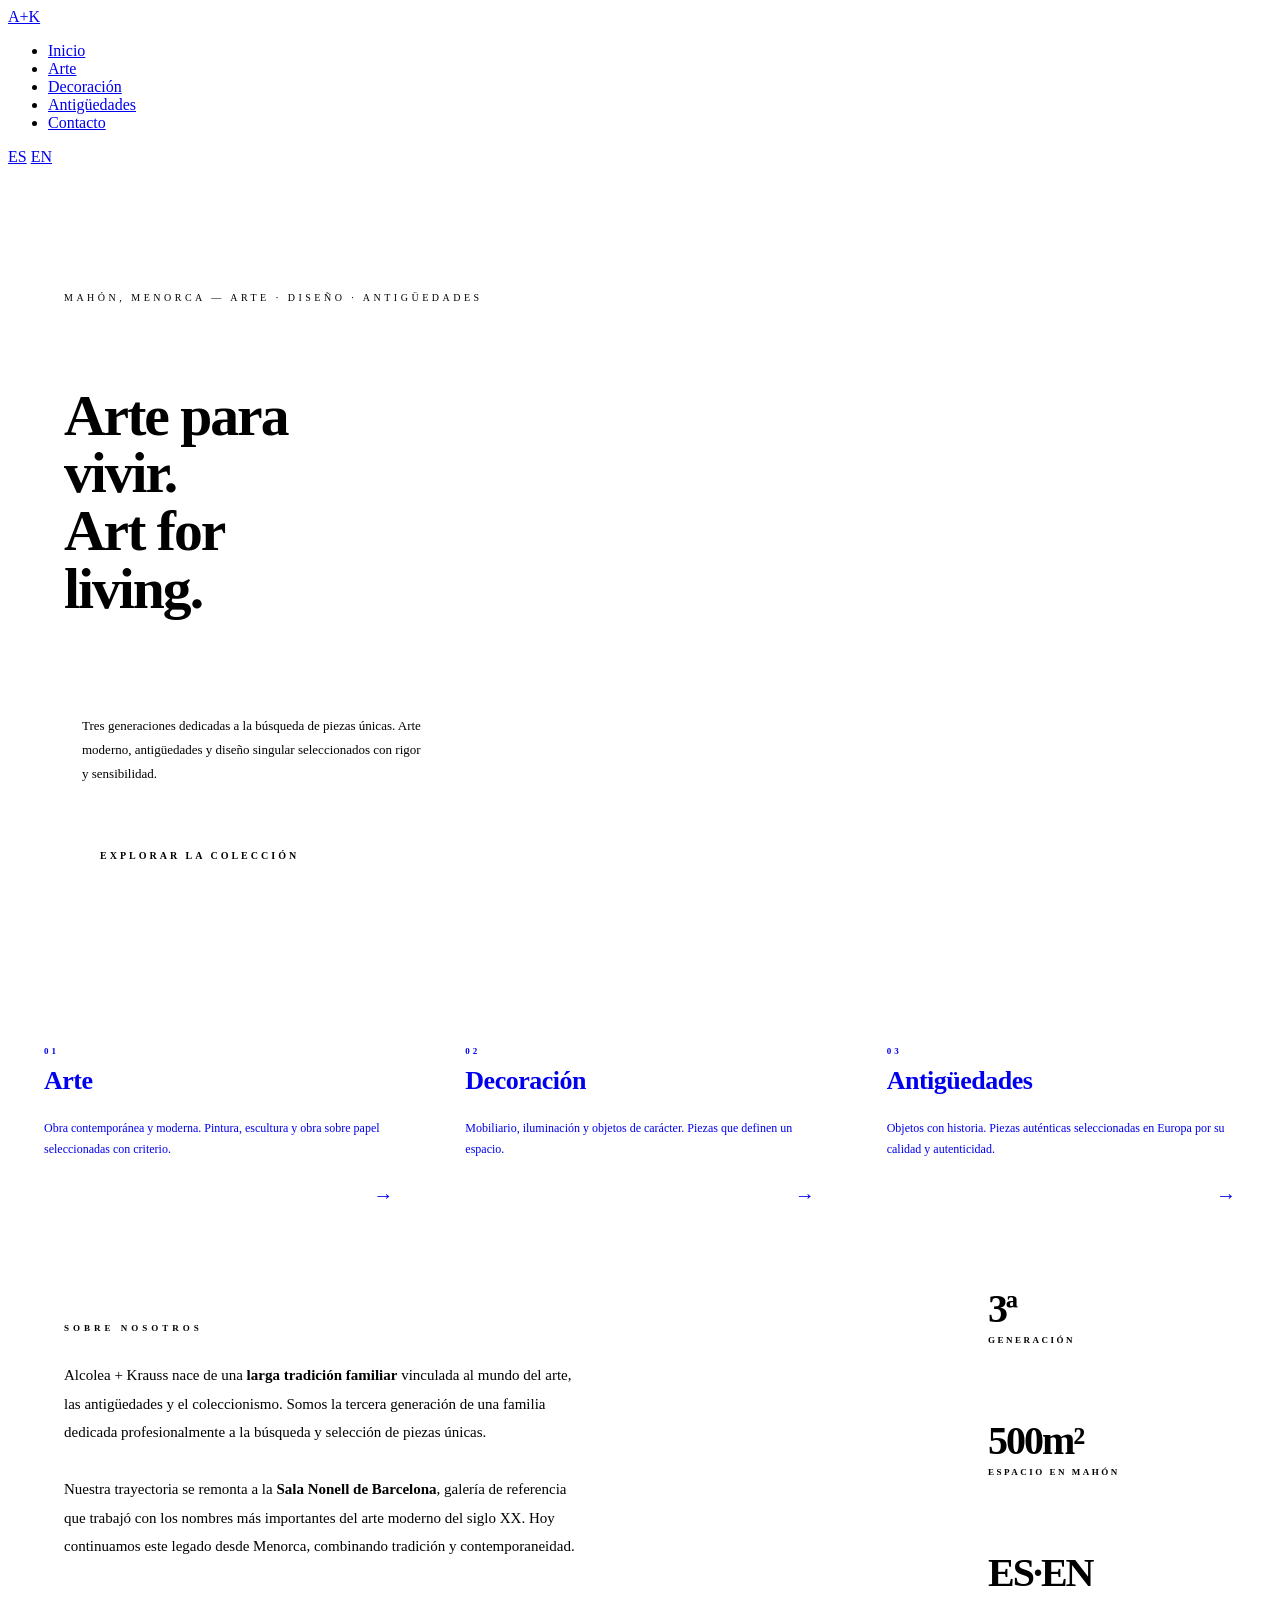
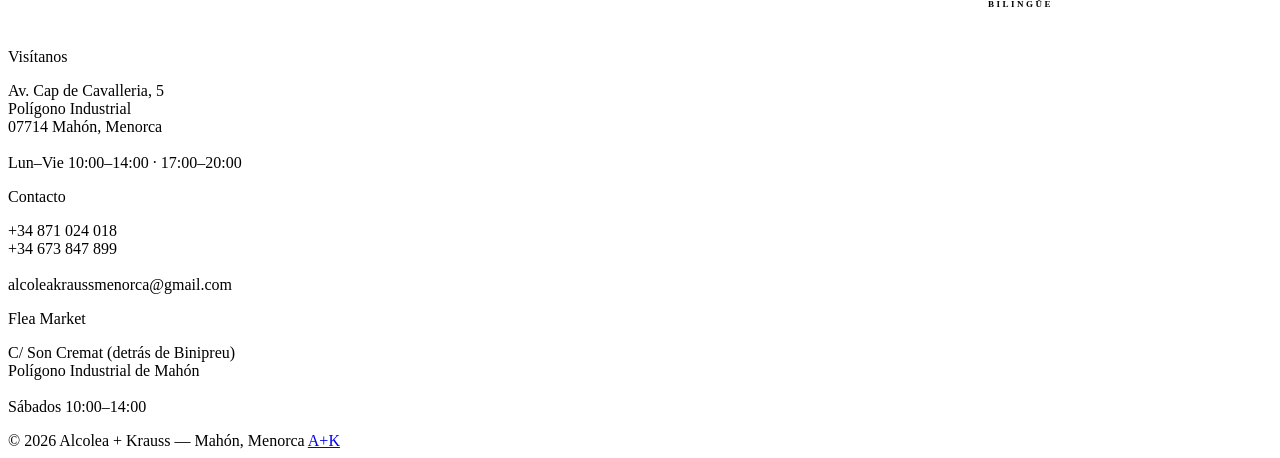
==== index.html @ 7b6288f3 "Add files via upload" ====
<!DOCTYPE html>
<html lang="es">
<head>
<meta charset="UTF-8">
<meta name="viewport" content="width=device-width, initial-scale=1.0">
<title>Alcolea + Krauss — Arte, Antigüedades y Diseño · Mahón, Menorca</title>
<meta name="description" content="Galería y concept store en Mahón, Menorca. Arte moderno, antigüedades y diseño singular seleccionados con rigor y sensibilidad. Tres generaciones dedicadas al arte y el coleccionismo.">
<link rel="stylesheet" href="../css/style.css">
<style>
.hero { display: grid; grid-template-columns: 1fr 1fr; min-height: calc(100vh - 64px); border-bottom: 2px solid var(--black); }
.hero-left { padding: 72px 56px; display: flex; flex-direction: column; justify-content: center; align-items: flex-start; border-right: 2px solid var(--black); gap: 36px; }
.hero-eyebrow { font-size: 10px; letter-spacing: 3.5px; text-transform: uppercase; color: var(--burgundy); font-weight: 500; }
.hero-tagline { font-size: clamp(36px, 4.5vw, 58px); font-weight: 900; line-height: 1; letter-spacing: -2px; color: var(--black); }
.hero-tagline .accent { color: var(--orange); }
.hero-subtitle { font-size: 13px; line-height: 1.85; color: var(--burgundy); max-width: 340px; border-left: 3px solid var(--orange); padding-left: 18px; }
.hero-cta { display: inline-block; padding: 15px 36px; background: var(--black); color: var(--white); font-size: 10px; font-weight: 700; letter-spacing: 3px; text-transform: uppercase; text-decoration: none; border: 2px solid var(--black); transition: background 0.12s, color 0.12s, border-color 0.12s; }
.hero-cta:hover { background: var(--orange); border-color: var(--orange); }
.hero-right { display: grid; grid-template-rows: 2fr 1fr; }
.hero-img-main { background: var(--burgundy); border-bottom: 2px solid var(--black); min-height: 280px; }
.hero-img-row { display: grid; grid-template-columns: 1fr 1fr; }
.img-cell { background: var(--mid); min-height: 160px; }
.img-cell:first-child { border-right: 2px solid var(--black); }
.categories { display: grid; grid-template-columns: repeat(3, 1fr); border-bottom: 2px solid var(--black); }
.cat-item { padding: 44px 36px; border-right: 2px solid var(--black); transition: background 0.12s; display: flex; flex-direction: column; gap: 12px; text-decoration: none; }
.cat-item:last-child { border-right: none; }
.cat-item:hover { background: var(--orange); }
.cat-item:hover .cat-num, .cat-item:hover .cat-title, .cat-item:hover .cat-desc, .cat-item:hover .cat-arrow { color: var(--white); }
.cat-num { font-size: 9px; letter-spacing: 3px; color: var(--mid); font-weight: 700; }
.cat-title { font-size: 26px; font-weight: 900; letter-spacing: -0.5px; color: var(--black); line-height: 1; }
.cat-desc { font-size: 12px; line-height: 1.75; color: var(--burgundy); flex: 1; }
.cat-arrow { font-size: 20px; color: var(--black); align-self: flex-end; }
.about { display: grid; grid-template-columns: 3fr 1fr; border-bottom: 2px solid var(--black); }
.about-text { padding: 72px 56px; border-right: 2px solid var(--black); }
.about-label { font-size: 9px; letter-spacing: 4px; text-transform: uppercase; color: var(--orange); font-weight: 700; display: block; margin-bottom: 28px; }
.about-body { font-size: 15px; line-height: 1.9; color: var(--burgundy); max-width: 520px; }
.about-body strong { color: var(--black); font-weight: 700; }
.about-side { display: flex; flex-direction: column; }
.about-stat { flex: 1; padding: 36px 32px; border-bottom: 2px solid var(--black); display: flex; flex-direction: column; justify-content: center; }
.about-stat:last-child { border-bottom: none; }
.stat-num { font-size: 40px; font-weight: 900; color: var(--orange); line-height: 1; letter-spacing: -2px; }
.stat-label { font-size: 9px; letter-spacing: 2.5px; text-transform: uppercase; color: var(--burgundy); font-weight: 700; margin-top: 6px; }
@keyframes fadeUp { from { opacity: 0; transform: translateY(14px); } to { opacity: 1; transform: translateY(0); } }
.hero-eyebrow { animation: fadeUp 0.4s 0.00s ease both; }
.hero-tagline  { animation: fadeUp 0.4s 0.08s ease both; }
.hero-subtitle { animation: fadeUp 0.4s 0.16s ease both; }
.hero-cta      { animation: fadeUp 0.4s 0.24s ease both; }
@media (max-width: 768px) {
  .hero { grid-template-columns: 1fr; }
  .hero-right { display: none; }
  .categories { grid-template-columns: 1fr; }
  .cat-item { border-right: none; border-bottom: 2px solid var(--black); }
  .about { grid-template-columns: 1fr; }
  .about-text { border-right: none; border-bottom: 2px solid var(--black); }
  .about-side { flex-direction: row; }
  .about-stat { border-bottom: none; border-right: 2px solid var(--black); }
  .about-stat:last-child { border-right: none; }
}
</style>
</head>
<body>

<nav>
  <a class="logo" href="/es/index.html"><span>A+K</span></a>
  <ul class="nav-links">
    <li><a href="/es/index.html" class="active">Inicio</a></li>
    <li><a href="/es/arte.html">Arte</a></li>
    <li><a href="/es/decoracion.html">Decoración</a></li>
    <li><a href="/es/antiguedades.html">Antigüedades</a></li>
    <li><a href="/es/contacto.html">Contacto</a></li>
  </ul>
  <div class="lang-toggle">
    <a href="/es/index.html" class="active">ES</a>
    <a href="/en/index.html">EN</a>
  </div>
</nav>

<section class="hero">
  <div class="hero-left">
    <span class="hero-eyebrow">Mahón, Menorca — Arte · Diseño · Antigüedades</span>
    <h1 class="hero-tagline">
      Arte para<br>vivir.<br><span class="accent">Art for<br>living.</span>
    </h1>
    <p class="hero-subtitle">Tres generaciones dedicadas a la búsqueda de piezas únicas. Arte moderno, antigüedades y diseño singular seleccionados con rigor y sensibilidad.</p>
    <a class="hero-cta" href="/es/arte.html">Explorar la colección</a>
  </div>
  <div class="hero-right">
    <div class="hero-img-main"></div>
    <div class="hero-img-row">
      <div class="img-cell"></div>
      <div class="img-cell"></div>
    </div>
  </div>
</section>

<section class="categories">
  <a class="cat-item" href="/es/arte.html">
    <span class="cat-num">01</span>
    <span class="cat-title">Arte</span>
    <p class="cat-desc">Obra contemporánea y moderna. Pintura, escultura y obra sobre papel seleccionadas con criterio.</p>
    <span class="cat-arrow">→</span>
  </a>
  <a class="cat-item" href="/es/decoracion.html">
    <span class="cat-num">02</span>
    <span class="cat-title">Decoración</span>
    <p class="cat-desc">Mobiliario, iluminación y objetos de carácter. Piezas que definen un espacio.</p>
    <span class="cat-arrow">→</span>
  </a>
  <a class="cat-item" href="/es/antiguedades.html">
    <span class="cat-num">03</span>
    <span class="cat-title">Antigüedades</span>
    <p class="cat-desc">Objetos con historia. Piezas auténticas seleccionadas en Europa por su calidad y autenticidad.</p>
    <span class="cat-arrow">→</span>
  </a>
</section>

<section class="about">
  <div class="about-text">
    <span class="about-label">Sobre nosotros</span>
    <p class="about-body">
      Alcolea + Krauss nace de una <strong>larga tradición familiar</strong> vinculada al mundo del arte, las antigüedades y el coleccionismo. Somos la tercera generación de una familia dedicada profesionalmente a la búsqueda y selección de piezas únicas.<br><br>
      Nuestra trayectoria se remonta a la <strong>Sala Nonell de Barcelona</strong>, galería de referencia que trabajó con los nombres más importantes del arte moderno del siglo XX. Hoy continuamos este legado desde Menorca, combinando tradición y contemporaneidad.
    </p>
  </div>
  <div class="about-side">
    <div class="about-stat"><span class="stat-num">3ª</span><span class="stat-label">Generación</span></div>
    <div class="about-stat"><span class="stat-num">500m²</span><span class="stat-label">Espacio en Mahón</span></div>
    <div class="about-stat"><span class="stat-num">ES·EN</span><span class="stat-label">Bilingüe</span></div>
  </div>
</section>

<footer>
  <div class="footer-grid">
    <div class="footer-col">
      <span class="footer-label">Visítanos</span>
      <p class="footer-text">Av. Cap de Cavalleria, 5<br>Polígono Industrial<br>07714 Mahón, Menorca<br><br>Lun–Vie 10:00–14:00 · 17:00–20:00</p>
    </div>
    <div class="footer-col">
      <span class="footer-label">Contacto</span>
      <p class="footer-text">+34 871 024 018<br>+34 673 847 899<br><br>alcoleakraussmenorca@gmail.com</p>
    </div>
    <div class="footer-col">
      <span class="footer-label">Flea Market</span>
      <p class="footer-text">C/ Son Cremat (detrás de Binipreu)<br>Polígono Industrial de Mahón<br><br>Sábados 10:00–14:00</p>
    </div>
  </div>
  <div class="footer-bottom">
    <span class="footer-bottom-text">© 2026 Alcolea + Krauss — Mahón, Menorca</span>
    <a href="/es/index.html" class="footer-logo"><span>A+K</span></a>
  </div>
</footer>

</body>
</html>
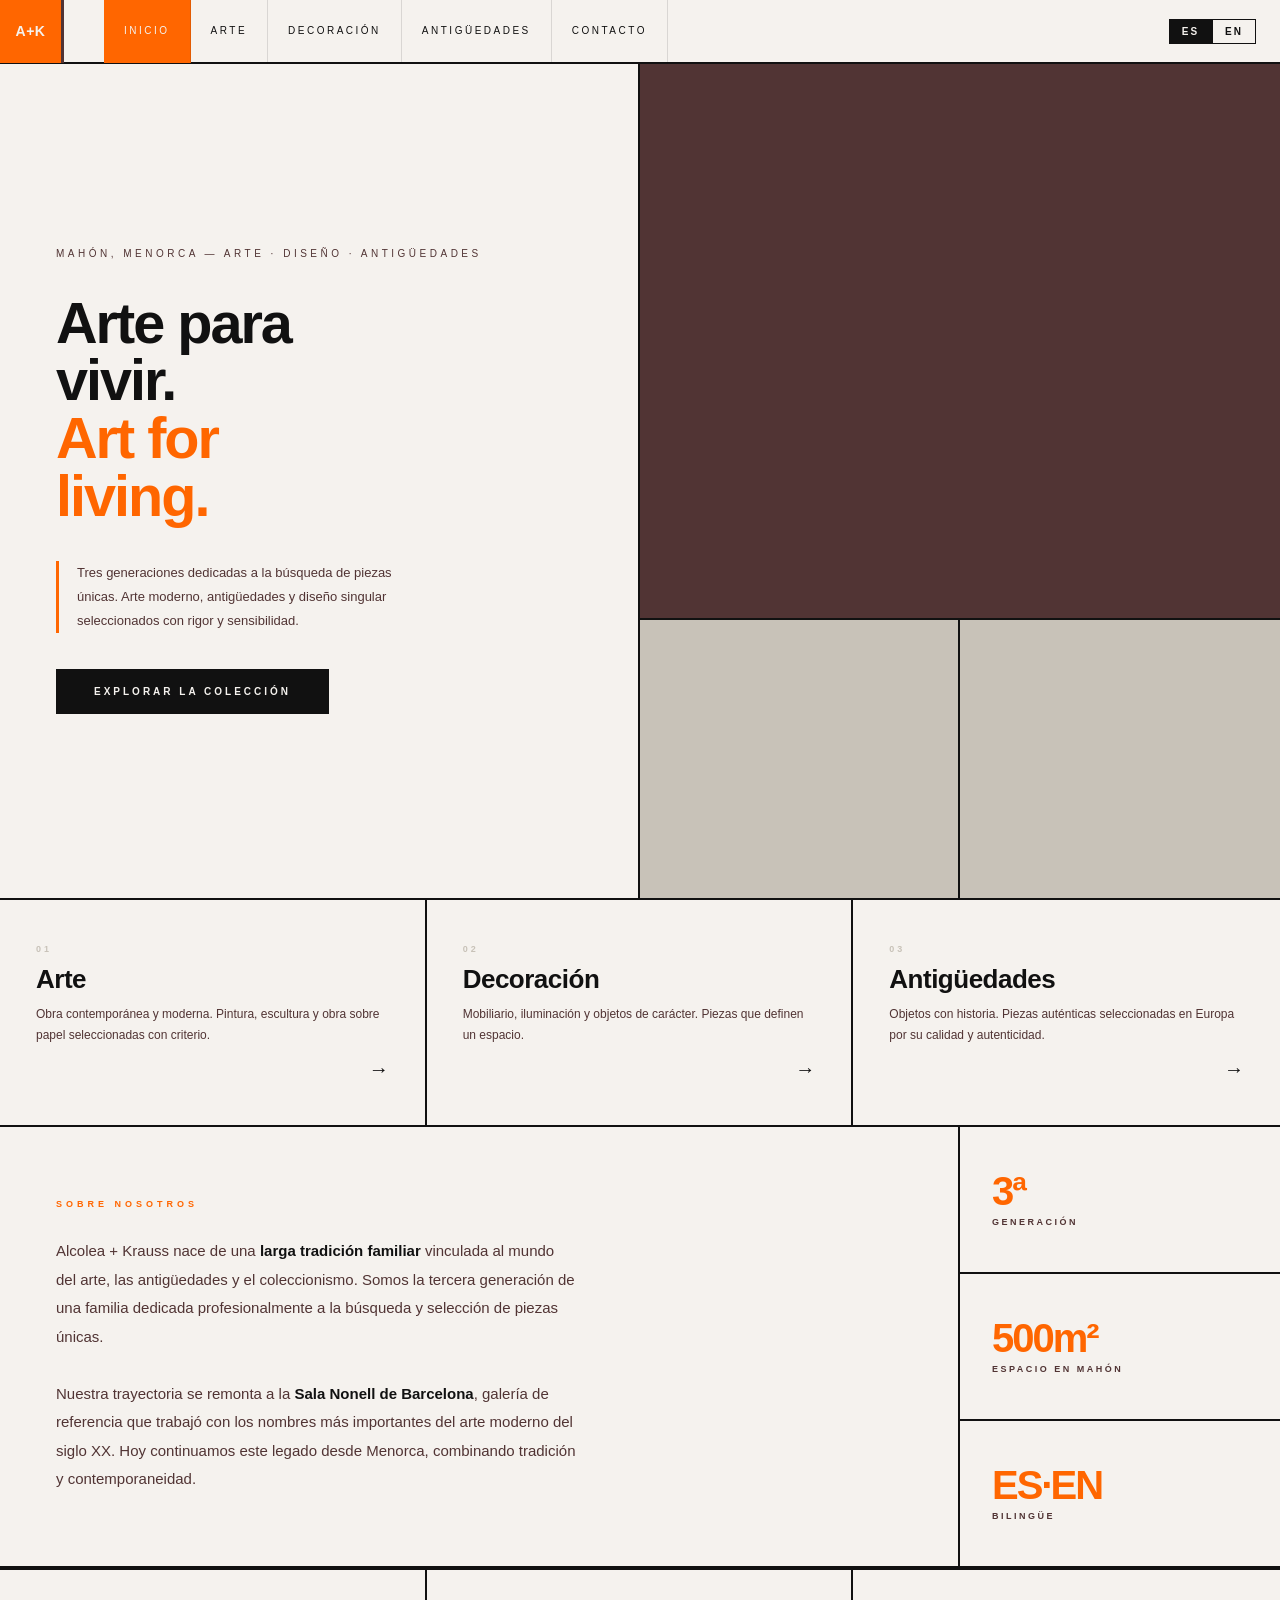
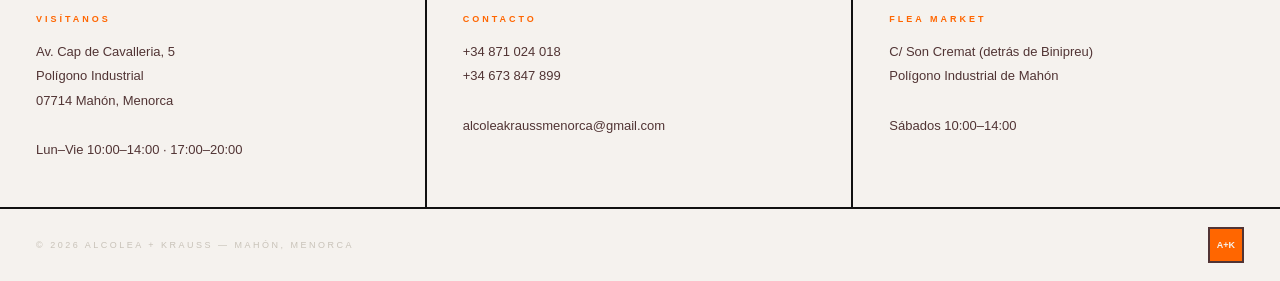
==== commit 88900d2b: "Add files via upload" ====
--- a/index.html
+++ b/index.html
@@ -4,72 +4,21 @@
 <meta charset="UTF-8">
 <meta name="viewport" content="width=device-width, initial-scale=1.0">
 <title>Alcolea + Krauss — Arte, Antigüedades y Diseño · Mahón, Menorca</title>
-<meta name="description" content="Galería y concept store en Mahón, Menorca. Arte moderno, antigüedades y diseño singular seleccionados con rigor y sensibilidad. Tres generaciones dedicadas al arte y el coleccionismo.">
-<link rel="stylesheet" href="../css/style.css">
-<style>
-.hero { display: grid; grid-template-columns: 1fr 1fr; min-height: calc(100vh - 64px); border-bottom: 2px solid var(--black); }
-.hero-left { padding: 72px 56px; display: flex; flex-direction: column; justify-content: center; align-items: flex-start; border-right: 2px solid var(--black); gap: 36px; }
-.hero-eyebrow { font-size: 10px; letter-spacing: 3.5px; text-transform: uppercase; color: var(--burgundy); font-weight: 500; }
-.hero-tagline { font-size: clamp(36px, 4.5vw, 58px); font-weight: 900; line-height: 1; letter-spacing: -2px; color: var(--black); }
-.hero-tagline .accent { color: var(--orange); }
-.hero-subtitle { font-size: 13px; line-height: 1.85; color: var(--burgundy); max-width: 340px; border-left: 3px solid var(--orange); padding-left: 18px; }
-.hero-cta { display: inline-block; padding: 15px 36px; background: var(--black); color: var(--white); font-size: 10px; font-weight: 700; letter-spacing: 3px; text-transform: uppercase; text-decoration: none; border: 2px solid var(--black); transition: background 0.12s, color 0.12s, border-color 0.12s; }
-.hero-cta:hover { background: var(--orange); border-color: var(--orange); }
-.hero-right { display: grid; grid-template-rows: 2fr 1fr; }
-.hero-img-main { background: var(--burgundy); border-bottom: 2px solid var(--black); min-height: 280px; }
-.hero-img-row { display: grid; grid-template-columns: 1fr 1fr; }
-.img-cell { background: var(--mid); min-height: 160px; }
-.img-cell:first-child { border-right: 2px solid var(--black); }
-.categories { display: grid; grid-template-columns: repeat(3, 1fr); border-bottom: 2px solid var(--black); }
-.cat-item { padding: 44px 36px; border-right: 2px solid var(--black); transition: background 0.12s; display: flex; flex-direction: column; gap: 12px; text-decoration: none; }
-.cat-item:last-child { border-right: none; }
-.cat-item:hover { background: var(--orange); }
-.cat-item:hover .cat-num, .cat-item:hover .cat-title, .cat-item:hover .cat-desc, .cat-item:hover .cat-arrow { color: var(--white); }
-.cat-num { font-size: 9px; letter-spacing: 3px; color: var(--mid); font-weight: 700; }
-.cat-title { font-size: 26px; font-weight: 900; letter-spacing: -0.5px; color: var(--black); line-height: 1; }
-.cat-desc { font-size: 12px; line-height: 1.75; color: var(--burgundy); flex: 1; }
-.cat-arrow { font-size: 20px; color: var(--black); align-self: flex-end; }
-.about { display: grid; grid-template-columns: 3fr 1fr; border-bottom: 2px solid var(--black); }
-.about-text { padding: 72px 56px; border-right: 2px solid var(--black); }
-.about-label { font-size: 9px; letter-spacing: 4px; text-transform: uppercase; color: var(--orange); font-weight: 700; display: block; margin-bottom: 28px; }
-.about-body { font-size: 15px; line-height: 1.9; color: var(--burgundy); max-width: 520px; }
-.about-body strong { color: var(--black); font-weight: 700; }
-.about-side { display: flex; flex-direction: column; }
-.about-stat { flex: 1; padding: 36px 32px; border-bottom: 2px solid var(--black); display: flex; flex-direction: column; justify-content: center; }
-.about-stat:last-child { border-bottom: none; }
-.stat-num { font-size: 40px; font-weight: 900; color: var(--orange); line-height: 1; letter-spacing: -2px; }
-.stat-label { font-size: 9px; letter-spacing: 2.5px; text-transform: uppercase; color: var(--burgundy); font-weight: 700; margin-top: 6px; }
-@keyframes fadeUp { from { opacity: 0; transform: translateY(14px); } to { opacity: 1; transform: translateY(0); } }
-.hero-eyebrow { animation: fadeUp 0.4s 0.00s ease both; }
-.hero-tagline  { animation: fadeUp 0.4s 0.08s ease both; }
-.hero-subtitle { animation: fadeUp 0.4s 0.16s ease both; }
-.hero-cta      { animation: fadeUp 0.4s 0.24s ease both; }
-@media (max-width: 768px) {
-  .hero { grid-template-columns: 1fr; }
-  .hero-right { display: none; }
-  .categories { grid-template-columns: 1fr; }
-  .cat-item { border-right: none; border-bottom: 2px solid var(--black); }
-  .about { grid-template-columns: 1fr; }
-  .about-text { border-right: none; border-bottom: 2px solid var(--black); }
-  .about-side { flex-direction: row; }
-  .about-stat { border-bottom: none; border-right: 2px solid var(--black); }
-  .about-stat:last-child { border-right: none; }
-}
-</style>
+<meta name="description" content="Galería y concept store en Mahón, Menorca. Arte moderno, antigüedades y diseño singular. Tres generaciones dedicadas al arte y el coleccionismo.">
+<link rel="stylesheet" href="/style.css">
 </head>
 <body>
-
 <nav>
-  <a class="logo" href="/es/index.html"><span>A+K</span></a>
+  <a class="logo" href="/index.html"><span>A+K</span></a>
   <ul class="nav-links">
-    <li><a href="/es/index.html" class="active">Inicio</a></li>
-    <li><a href="/es/arte.html">Arte</a></li>
-    <li><a href="/es/decoracion.html">Decoración</a></li>
-    <li><a href="/es/antiguedades.html">Antigüedades</a></li>
-    <li><a href="/es/contacto.html">Contacto</a></li>
+    <li><a href="/index.html" class="active">Inicio</a></li>
+    <li><a href="/arte.html">Arte</a></li>
+    <li><a href="/decoracion.html">Decoración</a></li>
+    <li><a href="/antiguedades.html">Antigüedades</a></li>
+    <li><a href="/contacto.html">Contacto</a></li>
   </ul>
   <div class="lang-toggle">
-    <a href="/es/index.html" class="active">ES</a>
+    <a href="/index.html" class="active">ES</a>
     <a href="/en/index.html">EN</a>
   </div>
 </nav>
@@ -77,11 +26,9 @@
 <section class="hero">
   <div class="hero-left">
     <span class="hero-eyebrow">Mahón, Menorca — Arte · Diseño · Antigüedades</span>
-    <h1 class="hero-tagline">
-      Arte para<br>vivir.<br><span class="accent">Art for<br>living.</span>
-    </h1>
+    <h1 class="hero-tagline">Arte para<br>vivir.<br><span class="accent">Art for<br>living.</span></h1>
     <p class="hero-subtitle">Tres generaciones dedicadas a la búsqueda de piezas únicas. Arte moderno, antigüedades y diseño singular seleccionados con rigor y sensibilidad.</p>
-    <a class="hero-cta" href="/es/arte.html">Explorar la colección</a>
+    <a class="hero-cta" href="/arte.html">Explorar la colección</a>
   </div>
   <div class="hero-right">
     <div class="hero-img-main"></div>
@@ -93,21 +40,18 @@
 </section>
 
 <section class="categories">
-  <a class="cat-item" href="/es/arte.html">
-    <span class="cat-num">01</span>
-    <span class="cat-title">Arte</span>
+  <a class="cat-item" href="/arte.html">
+    <span class="cat-num">01</span><span class="cat-title">Arte</span>
     <p class="cat-desc">Obra contemporánea y moderna. Pintura, escultura y obra sobre papel seleccionadas con criterio.</p>
     <span class="cat-arrow">→</span>
   </a>
-  <a class="cat-item" href="/es/decoracion.html">
-    <span class="cat-num">02</span>
-    <span class="cat-title">Decoración</span>
+  <a class="cat-item" href="/decoracion.html">
+    <span class="cat-num">02</span><span class="cat-title">Decoración</span>
     <p class="cat-desc">Mobiliario, iluminación y objetos de carácter. Piezas que definen un espacio.</p>
     <span class="cat-arrow">→</span>
   </a>
-  <a class="cat-item" href="/es/antiguedades.html">
-    <span class="cat-num">03</span>
-    <span class="cat-title">Antigüedades</span>
+  <a class="cat-item" href="/antiguedades.html">
+    <span class="cat-num">03</span><span class="cat-title">Antigüedades</span>
     <p class="cat-desc">Objetos con historia. Piezas auténticas seleccionadas en Europa por su calidad y autenticidad.</p>
     <span class="cat-arrow">→</span>
   </a>
@@ -116,10 +60,7 @@
 <section class="about">
   <div class="about-text">
     <span class="about-label">Sobre nosotros</span>
-    <p class="about-body">
-      Alcolea + Krauss nace de una <strong>larga tradición familiar</strong> vinculada al mundo del arte, las antigüedades y el coleccionismo. Somos la tercera generación de una familia dedicada profesionalmente a la búsqueda y selección de piezas únicas.<br><br>
-      Nuestra trayectoria se remonta a la <strong>Sala Nonell de Barcelona</strong>, galería de referencia que trabajó con los nombres más importantes del arte moderno del siglo XX. Hoy continuamos este legado desde Menorca, combinando tradición y contemporaneidad.
-    </p>
+    <p class="about-body">Alcolea + Krauss nace de una <strong>larga tradición familiar</strong> vinculada al mundo del arte, las antigüedades y el coleccionismo. Somos la tercera generación de una familia dedicada profesionalmente a la búsqueda y selección de piezas únicas.<br><br>Nuestra trayectoria se remonta a la <strong>Sala Nonell de Barcelona</strong>, galería de referencia que trabajó con los nombres más importantes del arte moderno del siglo XX. Hoy continuamos este legado desde Menorca, combinando tradición y contemporaneidad.</p>
   </div>
   <div class="about-side">
     <div class="about-stat"><span class="stat-num">3ª</span><span class="stat-label">Generación</span></div>
@@ -130,24 +71,14 @@
 
 <footer>
   <div class="footer-grid">
-    <div class="footer-col">
-      <span class="footer-label">Visítanos</span>
-      <p class="footer-text">Av. Cap de Cavalleria, 5<br>Polígono Industrial<br>07714 Mahón, Menorca<br><br>Lun–Vie 10:00–14:00 · 17:00–20:00</p>
-    </div>
-    <div class="footer-col">
-      <span class="footer-label">Contacto</span>
-      <p class="footer-text">+34 871 024 018<br>+34 673 847 899<br><br>alcoleakraussmenorca@gmail.com</p>
-    </div>
-    <div class="footer-col">
-      <span class="footer-label">Flea Market</span>
-      <p class="footer-text">C/ Son Cremat (detrás de Binipreu)<br>Polígono Industrial de Mahón<br><br>Sábados 10:00–14:00</p>
-    </div>
+    <div class="footer-col"><span class="footer-label">Visítanos</span><p class="footer-text">Av. Cap de Cavalleria, 5<br>Polígono Industrial<br>07714 Mahón, Menorca<br><br>Lun–Vie 10:00–14:00 · 17:00–20:00</p></div>
+    <div class="footer-col"><span class="footer-label">Contacto</span><p class="footer-text">+34 871 024 018<br>+34 673 847 899<br><br>alcoleakraussmenorca@gmail.com</p></div>
+    <div class="footer-col"><span class="footer-label">Flea Market</span><p class="footer-text">C/ Son Cremat (detrás de Binipreu)<br>Polígono Industrial de Mahón<br><br>Sábados 10:00–14:00</p></div>
   </div>
   <div class="footer-bottom">
     <span class="footer-bottom-text">© 2026 Alcolea + Krauss — Mahón, Menorca</span>
-    <a href="/es/index.html" class="footer-logo"><span>A+K</span></a>
+    <a href="/index.html" class="footer-logo"><span>A+K</span></a>
   </div>
 </footer>
-
 </body>
 </html>
--- a/style.css
+++ b/style.css
@@ -0,0 +1,157 @@
+*, *::before, *::after { box-sizing: border-box; margin: 0; padding: 0; }
+:root { --orange: #FF6600; --burgundy: #513434; --black: #111111; --white: #F5F2EE; --mid: #C8C2B8; --light: #E8E4DE; }
+html { scroll-behavior: smooth; }
+body { font-family: 'Helvetica Neue', Helvetica, Arial, sans-serif; background: var(--white); color: var(--black); overflow-x: hidden; }
+nav { display: flex; align-items: center; height: 64px; border-bottom: 2px solid var(--black); background: var(--white); position: sticky; top: 0; z-index: 100; }
+.logo { width: 64px; height: 64px; min-width: 64px; background: var(--orange); border-right: 3px solid var(--burgundy); display: flex; align-items: center; justify-content: center; flex-shrink: 0; text-decoration: none; }
+.logo span { font-weight: 900; font-size: 14px; color: var(--white); letter-spacing: 0.5px; }
+.nav-links { display: flex; list-style: none; margin-left: 40px; flex: 1; }
+.nav-links a { display: block; padding: 0 20px; height: 64px; line-height: 64px; font-size: 10px; font-weight: 500; letter-spacing: 2.5px; text-transform: uppercase; color: var(--black); text-decoration: none; border-right: 1px solid rgba(17,17,17,0.12); transition: background 0.12s, color 0.12s; }
+.nav-links a:hover, .nav-links a.active { background: var(--orange); color: var(--white); }
+.lang-toggle { display: flex; font-size: 10px; font-weight: 700; letter-spacing: 2px; margin-right: 24px; }
+.lang-toggle a { padding: 6px 12px; border: 1px solid var(--black); text-decoration: none; color: var(--black); transition: background 0.12s, color 0.12s; }
+.lang-toggle a.active { background: var(--black); color: var(--white); }
+.lang-toggle a:hover:not(.active) { background: var(--orange); color: var(--white); border-color: var(--orange); }
+.page-header { display: grid; grid-template-columns: 1fr 1fr; border-bottom: 2px solid var(--black); }
+.page-header-left { padding: 56px; border-right: 2px solid var(--black); }
+.page-eyebrow { font-size: 9px; letter-spacing: 4px; text-transform: uppercase; color: var(--orange); font-weight: 700; display: block; margin-bottom: 20px; }
+.page-title { font-size: clamp(40px, 5.5vw, 72px); font-weight: 900; letter-spacing: -3px; line-height: 0.9; color: var(--black); }
+.page-header-right { padding: 56px 48px; display: flex; flex-direction: column; justify-content: flex-end; }
+.page-desc { font-size: 13px; line-height: 1.85; color: var(--burgundy); max-width: 380px; border-left: 3px solid var(--orange); padding-left: 18px; }
+.filter-bar { display: flex; border-bottom: 2px solid var(--black); overflow-x: auto; }
+.filter-btn { padding: 0 20px; height: 48px; line-height: 48px; font-size: 10px; font-weight: 700; letter-spacing: 2px; text-transform: uppercase; border: none; background: none; cursor: pointer; border-right: 1px solid rgba(17,17,17,0.12); white-space: nowrap; transition: background 0.12s, color 0.12s; color: var(--black); font-family: inherit; }
+.filter-btn:hover, .filter-btn.active { background: var(--orange); color: var(--white); }
+.art-grid { display: grid; grid-template-columns: repeat(3, 1fr); }
+.art-card { border-right: 2px solid var(--black); border-bottom: 2px solid var(--black); cursor: pointer; transition: background 0.12s; display: flex; flex-direction: column; }
+.art-card:nth-child(3n) { border-right: none; }
+.art-card:hover { background: var(--light); }
+.art-img { width: 100%; aspect-ratio: 4/3; background: var(--mid); display: flex; align-items: center; justify-content: center; border-bottom: 2px solid var(--black); overflow: hidden; }
+.art-img img { width: 100%; height: 100%; object-fit: cover; object-position: center; }
+.thumb-strip { display: flex; border-top: 1px solid rgba(17,17,17,0.1); }
+.thumb { flex: 1; aspect-ratio: 1; background: var(--light); overflow: hidden; border-right: 1px solid rgba(17,17,17,0.1); }
+.thumb:last-child { border-right: none; }
+.thumb img { width: 100%; height: 100%; object-fit: cover; }
+.art-info { padding: 20px 22px 24px; flex: 1; display: flex; flex-direction: column; gap: 5px; }
+.art-cat { font-size: 9px; letter-spacing: 2px; text-transform: uppercase; color: var(--orange); font-weight: 700; }
+.art-artist { font-size: 11px; font-weight: 900; letter-spacing: 1.5px; text-transform: uppercase; color: var(--black); }
+.art-dates { font-size: 10px; color: var(--mid); font-weight: 500; }
+.art-title { font-size: 13px; font-style: italic; color: var(--burgundy); line-height: 1.4; margin-top: 2px; }
+.art-title-plain { font-size: 12px; font-weight: 900; color: var(--black); line-height: 1.25; }
+.art-technique { font-size: 11px; color: var(--burgundy); line-height: 1.5; }
+.art-dims { font-size: 10px; color: var(--mid); font-weight: 500; }
+.art-edition { font-size: 10px; color: var(--burgundy); font-style: italic; }
+.art-desc { font-size: 11px; color: var(--burgundy); line-height: 1.65; }
+.art-footer { display: flex; justify-content: space-between; align-items: center; margin-top: auto; padding-top: 14px; border-top: 1px solid rgba(17,17,17,0.1); }
+.art-price { font-size: 13px; font-weight: 900; color: var(--orange); }
+.art-inquiry { font-size: 9px; font-weight: 700; letter-spacing: 2px; text-transform: uppercase; color: var(--black); border: 1px solid var(--black); padding: 5px 10px; text-decoration: none; transition: background 0.12s, color 0.12s; display: inline-block; }
+.art-card:hover .art-inquiry { background: var(--orange); color: var(--white); border-color: var(--orange); }
+.contact-strip { display: grid; grid-template-columns: 2fr 1fr; border-top: 2px solid var(--black); }
+.contact-text { padding: 56px; border-right: 2px solid var(--black); }
+.contact-label { font-size: 9px; letter-spacing: 4px; text-transform: uppercase; color: var(--orange); font-weight: 700; display: block; margin-bottom: 16px; }
+.contact-body { font-size: 14px; line-height: 1.8; color: var(--burgundy); max-width: 480px; }
+.contact-cta { display: inline-block; margin-top: 24px; padding: 14px 32px; background: var(--black); color: var(--white); font-size: 10px; font-weight: 700; letter-spacing: 3px; text-transform: uppercase; text-decoration: none; border: 2px solid var(--black); transition: background 0.12s; }
+.contact-cta:hover { background: var(--orange); border-color: var(--orange); }
+.contact-side { padding: 56px 40px; display: flex; flex-direction: column; justify-content: center; gap: 8px; }
+.contact-detail { font-size: 13px; line-height: 1.9; color: var(--burgundy); }
+footer { border-top: 2px solid var(--black); background: var(--white); }
+.footer-grid { display: grid; grid-template-columns: 1fr 1fr 1fr; }
+.footer-col { padding: 44px 36px; border-right: 2px solid var(--black); }
+.footer-col:last-child { border-right: none; }
+.footer-label { font-size: 9px; letter-spacing: 3px; text-transform: uppercase; color: var(--orange); font-weight: 700; display: block; margin-bottom: 16px; }
+.footer-text { font-size: 13px; line-height: 1.9; color: var(--burgundy); }
+.footer-bottom { border-top: 2px solid var(--black); padding: 18px 36px; display: flex; justify-content: space-between; align-items: center; background: var(--white); }
+.footer-bottom-text { font-size: 9px; letter-spacing: 2.5px; text-transform: uppercase; color: var(--mid); }
+.footer-logo { width: 36px; height: 36px; background: var(--orange); border: 2px solid var(--burgundy); display: flex; align-items: center; justify-content: center; text-decoration: none; }
+.footer-logo span { font-size: 9px; font-weight: 900; color: var(--white); }
+.hero { display: grid; grid-template-columns: 1fr 1fr; min-height: calc(100vh - 64px); border-bottom: 2px solid var(--black); }
+.hero-left { padding: 72px 56px; display: flex; flex-direction: column; justify-content: center; align-items: flex-start; border-right: 2px solid var(--black); gap: 36px; }
+.hero-eyebrow { font-size: 10px; letter-spacing: 3.5px; text-transform: uppercase; color: var(--burgundy); font-weight: 500; }
+.hero-tagline { font-size: clamp(36px, 4.5vw, 58px); font-weight: 900; line-height: 1; letter-spacing: -2px; color: var(--black); }
+.hero-tagline .accent { color: var(--orange); }
+.hero-subtitle { font-size: 13px; line-height: 1.85; color: var(--burgundy); max-width: 340px; border-left: 3px solid var(--orange); padding-left: 18px; }
+.hero-cta { display: inline-block; padding: 15px 36px; background: var(--black); color: var(--white); font-size: 10px; font-weight: 700; letter-spacing: 3px; text-transform: uppercase; text-decoration: none; border: 2px solid var(--black); transition: background 0.12s; }
+.hero-cta:hover { background: var(--orange); border-color: var(--orange); }
+.hero-right { display: grid; grid-template-rows: 2fr 1fr; }
+.hero-img-main { background: var(--burgundy); border-bottom: 2px solid var(--black); min-height: 280px; }
+.hero-img-row { display: grid; grid-template-columns: 1fr 1fr; }
+.img-cell { background: var(--mid); min-height: 160px; }
+.img-cell:first-child { border-right: 2px solid var(--black); }
+.categories { display: grid; grid-template-columns: repeat(3, 1fr); border-bottom: 2px solid var(--black); }
+.cat-item { padding: 44px 36px; border-right: 2px solid var(--black); transition: background 0.12s; display: flex; flex-direction: column; gap: 12px; text-decoration: none; }
+.cat-item:last-child { border-right: none; }
+.cat-item:hover { background: var(--orange); }
+.cat-item:hover .cat-num, .cat-item:hover .cat-title, .cat-item:hover .cat-desc, .cat-item:hover .cat-arrow { color: var(--white); }
+.cat-num { font-size: 9px; letter-spacing: 3px; color: var(--mid); font-weight: 700; }
+.cat-title { font-size: 26px; font-weight: 900; letter-spacing: -0.5px; color: var(--black); line-height: 1; }
+.cat-desc { font-size: 12px; line-height: 1.75; color: var(--burgundy); flex: 1; }
+.cat-arrow { font-size: 20px; color: var(--black); align-self: flex-end; }
+.about { display: grid; grid-template-columns: 3fr 1fr; border-bottom: 2px solid var(--black); }
+.about-text { padding: 72px 56px; border-right: 2px solid var(--black); }
+.about-label { font-size: 9px; letter-spacing: 4px; text-transform: uppercase; color: var(--orange); font-weight: 700; display: block; margin-bottom: 28px; }
+.about-body { font-size: 15px; line-height: 1.9; color: var(--burgundy); max-width: 520px; }
+.about-body strong { color: var(--black); font-weight: 700; }
+.about-side { display: flex; flex-direction: column; }
+.about-stat { flex: 1; padding: 36px 32px; border-bottom: 2px solid var(--black); display: flex; flex-direction: column; justify-content: center; }
+.about-stat:last-child { border-bottom: none; }
+.stat-num { font-size: 40px; font-weight: 900; color: var(--orange); line-height: 1; letter-spacing: -2px; }
+.stat-label { font-size: 9px; letter-spacing: 2.5px; text-transform: uppercase; color: var(--burgundy); font-weight: 700; margin-top: 6px; }
+@keyframes fadeUp { from { opacity: 0; transform: translateY(14px); } to { opacity: 1; transform: translateY(0); } }
+.hero-eyebrow { animation: fadeUp 0.4s 0.00s ease both; }
+.hero-tagline { animation: fadeUp 0.4s 0.08s ease both; }
+.hero-subtitle { animation: fadeUp 0.4s 0.16s ease both; }
+.hero-cta { animation: fadeUp 0.4s 0.24s ease both; }
+.contact-main { display: grid; grid-template-columns: 1fr 1fr; border-bottom: 2px solid var(--black); }
+.form-section { padding: 64px 56px; border-right: 2px solid var(--black); }
+.form-label-section { font-size: 9px; letter-spacing: 4px; text-transform: uppercase; color: var(--orange); font-weight: 700; display: block; margin-bottom: 32px; }
+.form-group { margin-bottom: 24px; }
+.form-group label { display: block; font-size: 10px; font-weight: 700; letter-spacing: 2px; text-transform: uppercase; color: var(--burgundy); margin-bottom: 8px; }
+.form-group input, .form-group select, .form-group textarea { width: 100%; padding: 14px 16px; font-family: 'Helvetica Neue', Helvetica, Arial, sans-serif; font-size: 13px; color: var(--black); background: var(--white); border: 2px solid var(--black); outline: none; transition: border-color 0.12s; appearance: none; -webkit-appearance: none; }
+.form-group input:focus, .form-group select:focus, .form-group textarea:focus { border-color: var(--orange); }
+.form-group textarea { resize: vertical; min-height: 120px; }
+.form-group select { background-image: url("data:image/svg+xml,%3Csvg xmlns='http://www.w3.org/2000/svg' width='12' height='8' viewBox='0 0 12 8'%3E%3Cpath d='M1 1l5 5 5-5' stroke='%23111' stroke-width='2' fill='none'/%3E%3C/svg%3E"); background-repeat: no-repeat; background-position: right 16px center; padding-right: 40px; cursor: pointer; }
+.form-row { display: grid; grid-template-columns: 1fr 1fr; gap: 16px; }
+.form-submit { width: 100%; padding: 18px; background: var(--black); color: var(--white); font-family: 'Helvetica Neue', Helvetica, Arial, sans-serif; font-size: 11px; font-weight: 700; letter-spacing: 3px; text-transform: uppercase; border: 2px solid var(--black); cursor: pointer; transition: background 0.12s; margin-top: 8px; }
+.form-submit:hover { background: var(--orange); border-color: var(--orange); }
+.info-section { display: flex; flex-direction: column; }
+.info-block { padding: 36px 48px; border-bottom: 2px solid var(--black); }
+.info-block:last-child { border-bottom: none; flex: 1; }
+.info-block-label { font-size: 9px; letter-spacing: 3px; text-transform: uppercase; color: var(--orange); font-weight: 700; display: block; margin-bottom: 14px; }
+.info-block-text { font-size: 14px; line-height: 2; color: var(--burgundy); }
+.info-block-text a { color: var(--burgundy); text-decoration: none; border-bottom: 1px solid var(--mid); transition: border-color 0.12s, color 0.12s; }
+.info-block-text a:hover { border-color: var(--orange); color: var(--orange); }
+.hours-grid { display: grid; grid-template-columns: auto 1fr; gap: 4px 20px; font-size: 13px; color: var(--burgundy); line-height: 2; }
+.hours-day { font-weight: 700; color: var(--black); }
+.lang-badges { display: flex; gap: 8px; flex-wrap: wrap; margin-top: 12px; }
+.lang-badge { padding: 5px 14px; border: 1px solid var(--black); font-size: 10px; font-weight: 700; letter-spacing: 2px; text-transform: uppercase; color: var(--black); }
+.map-section { border-top: 2px solid var(--black); background: var(--light); display: flex; align-items: center; justify-content: center; min-height: 200px; }
+.map-inner { text-align: center; }
+.map-label { font-size: 9px; letter-spacing: 4px; text-transform: uppercase; color: var(--burgundy); font-weight: 700; display: block; margin-bottom: 8px; }
+.map-address { font-size: 13px; color: var(--burgundy); line-height: 1.7; }
+.flea-strip { display: grid; grid-template-columns: 1fr 1fr; border-top: 2px solid var(--black); }
+.flea-left { padding: 48px 56px; border-right: 2px solid var(--black); }
+.flea-right { padding: 48px 48px; background: var(--burgundy); }
+.flea-label { font-size: 9px; letter-spacing: 4px; text-transform: uppercase; color: var(--orange); font-weight: 700; display: block; margin-bottom: 16px; }
+.flea-title { font-size: 28px; font-weight: 900; letter-spacing: -1px; color: var(--black); line-height: 1; margin-bottom: 16px; }
+.flea-text { font-size: 13px; line-height: 1.85; color: var(--burgundy); }
+.flea-right-label { font-size: 9px; letter-spacing: 4px; text-transform: uppercase; color: var(--mid); font-weight: 700; display: block; margin-bottom: 16px; }
+.flea-right-title { font-size: 22px; font-weight: 900; color: var(--white); line-height: 1.1; margin-bottom: 12px; }
+.flea-right-text { font-size: 13px; line-height: 1.85; color: var(--mid); }
+.flea-badge { display: inline-block; margin-top: 20px; padding: 10px 24px; background: var(--orange); color: var(--white); font-size: 10px; font-weight: 700; letter-spacing: 2px; text-transform: uppercase; }
+@media (max-width: 768px) {
+  .page-header, .hero, .about, .contact-main, .flea-strip { grid-template-columns: 1fr; }
+  .page-header-left, .hero-left, .about-text, .form-section, .flea-left { border-right: none; border-bottom: 2px solid var(--black); }
+  .hero-right { display: none; }
+  .categories { grid-template-columns: 1fr; }
+  .cat-item { border-right: none; border-bottom: 2px solid var(--black); }
+  .art-grid { grid-template-columns: 1fr 1fr; }
+  .art-card:nth-child(3n) { border-right: 2px solid var(--black); }
+  .art-card:nth-child(2n) { border-right: none; }
+  .contact-strip { grid-template-columns: 1fr; }
+  .contact-text { border-right: none; border-bottom: 2px solid var(--black); }
+  .footer-grid { grid-template-columns: 1fr; }
+  .footer-col { border-right: none; border-bottom: 2px solid var(--black); }
+  .nav-links { display: none; }
+}
+@media (max-width: 480px) {
+  .art-grid { grid-template-columns: 1fr; }
+}
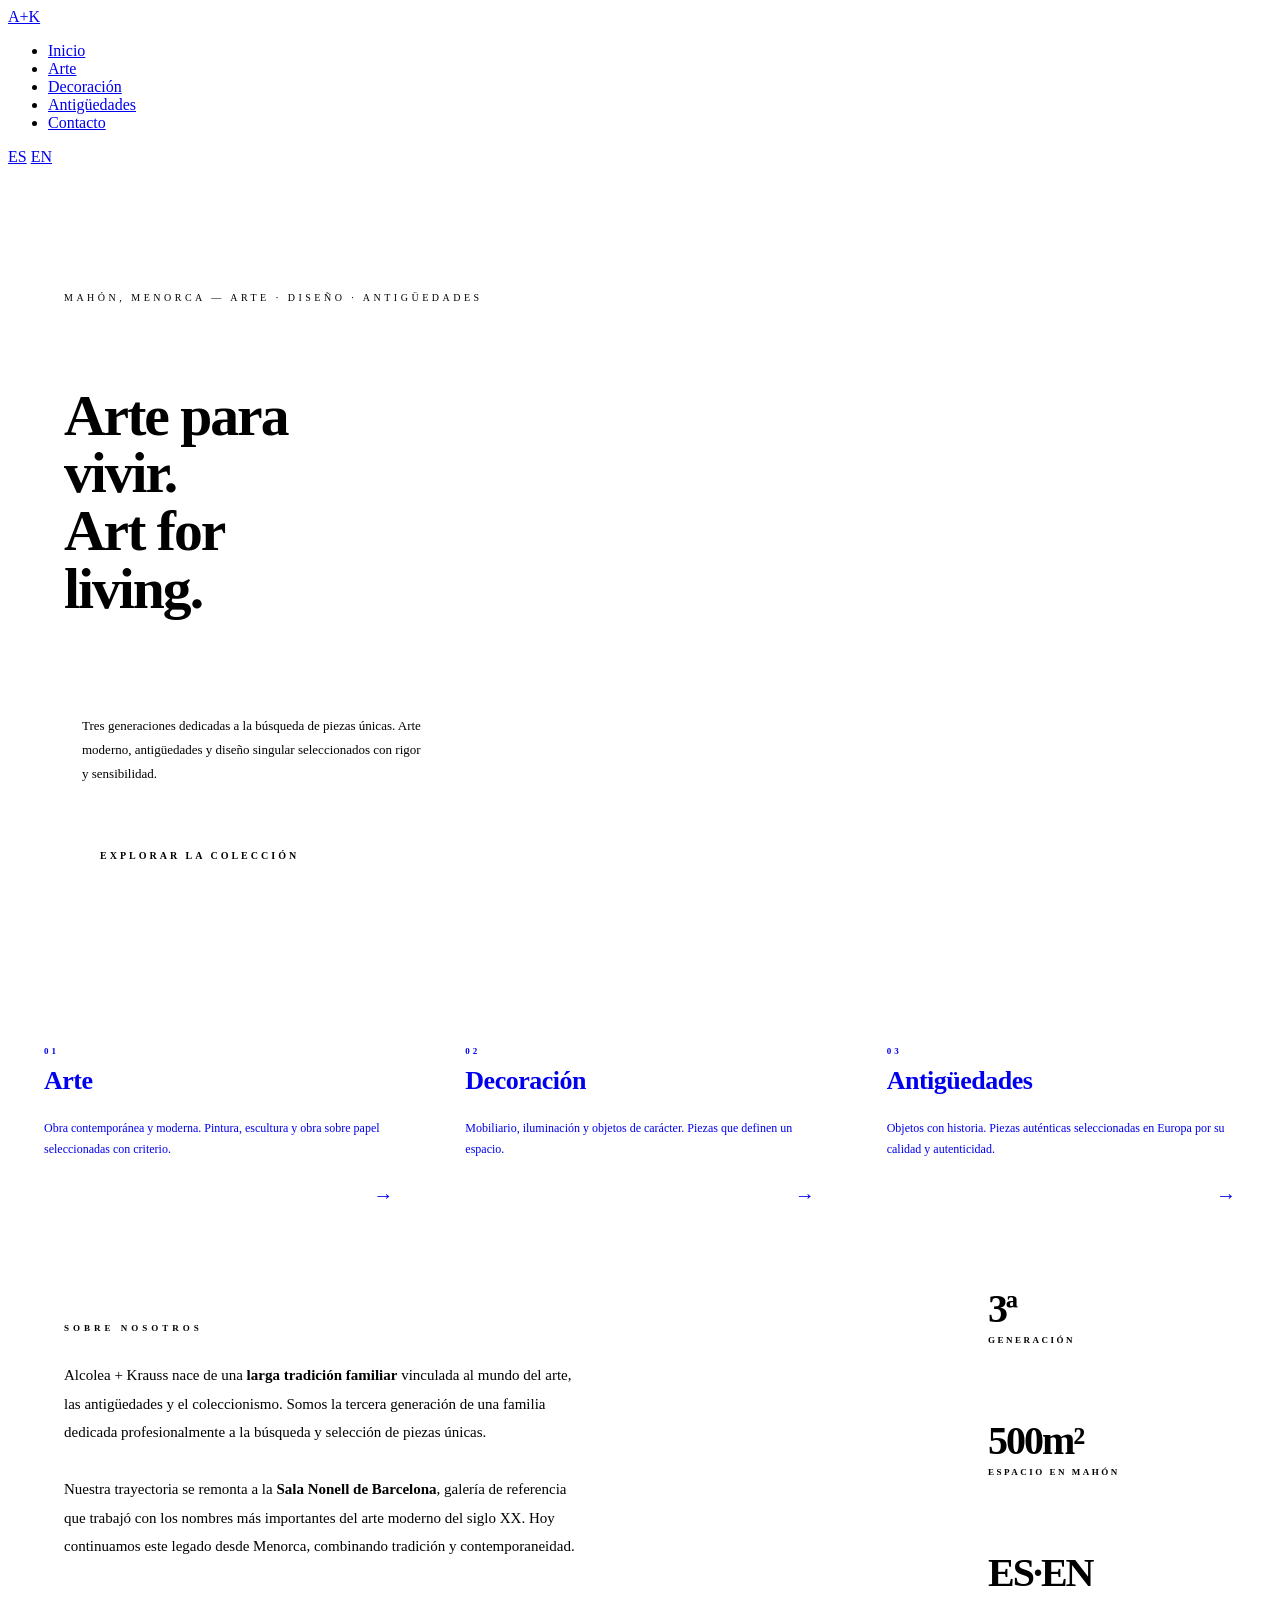
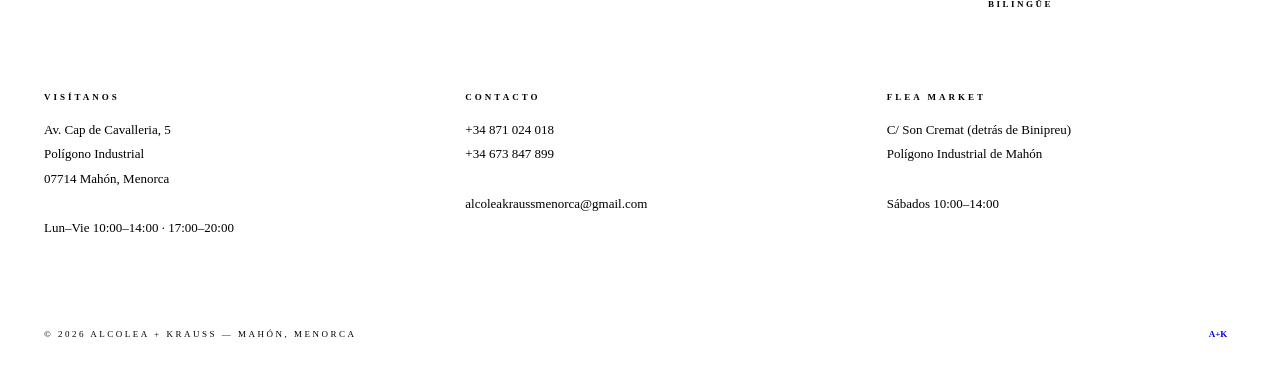
==== commit 6ff4e61b: "Update index.html" ====
--- a/index.html
+++ b/index.html
@@ -8,7 +8,39 @@
 <link rel="stylesheet" href="/style.css">
 </head>
 <body>
-<nav>
+<nav><!-- PEGAR JUSTO DESPUÉS DE </nav> EN CADA PÁGINA -->
+
+<div class="nav-mobile-menu" id="mobileMenu">
+  <a href="/index.html">Inicio</a>
+  <a href="/arte.html">Arte</a>
+  <a href="/decoracion.html">Decoración</a>
+  <a href="/antiguedades.html">Antigüedades</a>
+  <a href="/contacto.html">Contacto</a>
+</div>
+
+<script>
+  (function(){
+    var logo = document.querySelector('.logo');
+    var menu = document.getElementById('mobileMenu');
+    // Marcar enlace activo
+    var links = menu.querySelectorAll('a');
+    links.forEach(function(a){
+      if(a.href === window.location.href) a.classList.add('active');
+    });
+    // Toggle al clicar logo
+    logo.addEventListener('click', function(e){
+      if(window.innerWidth > 768) return;
+      e.preventDefault();
+      menu.classList.toggle('open');
+      logo.classList.toggle('menu-open');
+    });
+    // Cerrar al hacer scroll
+    window.addEventListener('scroll', function(){
+      menu.classList.remove('open');
+      logo.classList.remove('menu-open');
+    }, {passive: true});
+  })();
+</script>
   <a class="logo" href="/index.html"><span>A+K</span></a>
   <ul class="nav-links">
     <li><a href="/index.html" class="active">Inicio</a></li>
--- a/style.css
+++ b/style.css
@@ -1,40 +1,31 @@
-*, *::before, *::after { box-sizing: border-box; margin: 0; padding: 0; }
-:root { --orange: #FF6600; --burgundy: #513434; --black: #111111; --white: #F5F2EE; --mid: #C8C2B8; --light: #E8E4DE; }
-html { scroll-behavior: smooth; }
-body { font-family: 'Helvetica Neue', Helvetica, Arial, sans-serif; background: var(--white); color: var(--black); overflow-x: hidden; }
-nav { display: flex; align-items: center; height: 64px; border-bottom: 2px solid var(--black); background: var(--white); position: sticky; top: 0; z-index: 100; }
-.logo { width: 64px; height: 64px; min-width: 64px; background: var(--orange); border-right: 3px solid var(--burgundy); display: flex; align-items: center; justify-content: center; flex-shrink: 0; text-decoration: none; }
-.logo span { font-weight: 900; font-size: 14px; color: var(--white); letter-spacing: 0.5px; }
-.nav-links { display: flex; list-style: none; margin-left: 40px; flex: 1; }
-.nav-links a { display: block; padding: 0 20px; height: 64px; line-height: 64px; font-size: 10px; font-weight: 500; letter-spacing: 2.5px; text-transform: uppercase; color: var(--black); text-decoration: none; border-right: 1px solid rgba(17,17,17,0.12); transition: background 0.12s, color 0.12s; }
-.nav-links a:hover, .nav-links a.active { background: var(--orange); color: var(--white); }
-.lang-toggle { display: flex; font-size: 10px; font-weight: 700; letter-spacing: 2px; margin-right: 24px; }
-.lang-toggle a { padding: 6px 12px; border: 1px solid var(--black); text-decoration: none; color: var(--black); transition: background 0.12s, color 0.12s; }
-.lang-toggle a.active { background: var(--black); color: var(--white); }
-.lang-toggle a:hover:not(.active) { background: var(--orange); color: var(--white); border-color: var(--orange); }
-.page-header { display: grid; grid-template-columns: 1fr 1fr; border-bottom: 2px solid var(--black); }
-.page-header-left { padding: 56px; border-right: 2px solid var(--black); }
-.page-eyebrow { font-size: 9px; letter-spacing: 4px; text-transform: uppercase; color: var(--orange); font-weight: 700; display: block; margin-bottom: 20px; }
-.page-title { font-size: clamp(40px, 5.5vw, 72px); font-weight: 900; letter-spacing: -3px; line-height: 0.9; color: var(--black); }
-.page-header-right { padding: 56px 48px; display: flex; flex-direction: column; justify-content: flex-end; }
-.page-desc { font-size: 13px; line-height: 1.85; color: var(--burgundy); max-width: 380px; border-left: 3px solid var(--orange); padding-left: 18px; }
-.filter-bar { display: flex; border-bottom: 2px solid var(--black); overflow-x: auto; }
-.filter-btn { padding: 0 20px; height: 48px; line-height: 48px; font-size: 10px; font-weight: 700; letter-spacing: 2px; text-transform: uppercase; border: none; background: none; cursor: pointer; border-right: 1px solid rgba(17,17,17,0.12); white-space: nowrap; transition: background 0.12s, color 0.12s; color: var(--black); font-family: inherit; }
-.filter-btn:hover, .filter-btn.active { background: var(--orange); color: var(--white); }
-.art-grid { display: grid; grid-template-columns: repeat(3, 1fr); }
-.art-card { border-right: 2px solid var(--black); border-bottom: 2px solid var(--black); cursor: pointer; transition: background 0.12s; display: flex; flex-direction: column; }
-.art-card:nth-child(3n) { border-right: none; }
-.art-card:hover { background: var(--light); }
-.art-img { width: 100%; aspect-ratio: 4/3; background: var(--mid); display: flex; align-items: center; justify-content: center; border-bottom: 2px solid var(--black); overflow: hidden; }
-.art-img img { width: 100%; height: 100%; object-fit: cover; object-position: center; }
-.thumb-strip { display: flex; border-top: 1px solid rgba(17,17,17,0.1); }
-.thumb { flex: 1; aspect-ratio: 1; background: var(--light); overflow: hidden; border-right: 1px solid rgba(17,17,17,0.1); }
-.thumb:last-child { border-right: none; }
-.thumb img { width: 100%; height: 100%; object-fit: cover; }
-.art-info { padding: 20px 22px 24px; flex: 1; display: flex; flex-direction: column; gap: 5px; }
-.art-cat { font-size: 9px; letter-spacing: 2px; text-transform: uppercase; color: var(--orange); font-weight: 700; }
-.art-artist { font-size: 11px; font-weight: 900; letter-spacing: 1.5px; text-transform: uppercase; color: var(--black); }
-.art-dates { font-size: 10px; color: var(--mid); font-weight: 500; }
+/* ── MENÚ MÓVIL ── */
+.nav-mobile-menu {
+  display: none;
+  position: absolute;
+  top: 64px;
+  left: 0;
+  width: 100%;
+  background: var(--white);
+  border-bottom: 2px solid var(--black);
+  z-index: 99;
+  flex-direction: column;
+}
+.nav-mobile-menu a {
+  display: block;
+  padding: 18px 24px;
+  font-size: 10px;
+  font-weight: 700;
+  letter-spacing: 2.5px;
+  text-transform: uppercase;
+  color: var(--black);
+  text-decoration: none;
+  border-bottom: 1px solid rgba(17,17,17,0.12);
+  transition: background 0.12s, color 0.12s;
+}
+.nav-mobile-menu a:hover,
+.nav-mobile-menu a.active { background: var(--orange); color: var(--white); }
+.nav-mobile-menu.open { display: flex; }
+.logo.menu-open { background: var(--black); }.art-dates { font-size: 10px; color: var(--mid); font-weight: 500; }
 .art-title { font-size: 13px; font-style: italic; color: var(--burgundy); line-height: 1.4; margin-top: 2px; }
 .art-title-plain { font-size: 12px; font-weight: 900; color: var(--black); line-height: 1.25; }
 .art-technique { font-size: 11px; color: var(--burgundy); line-height: 1.5; }
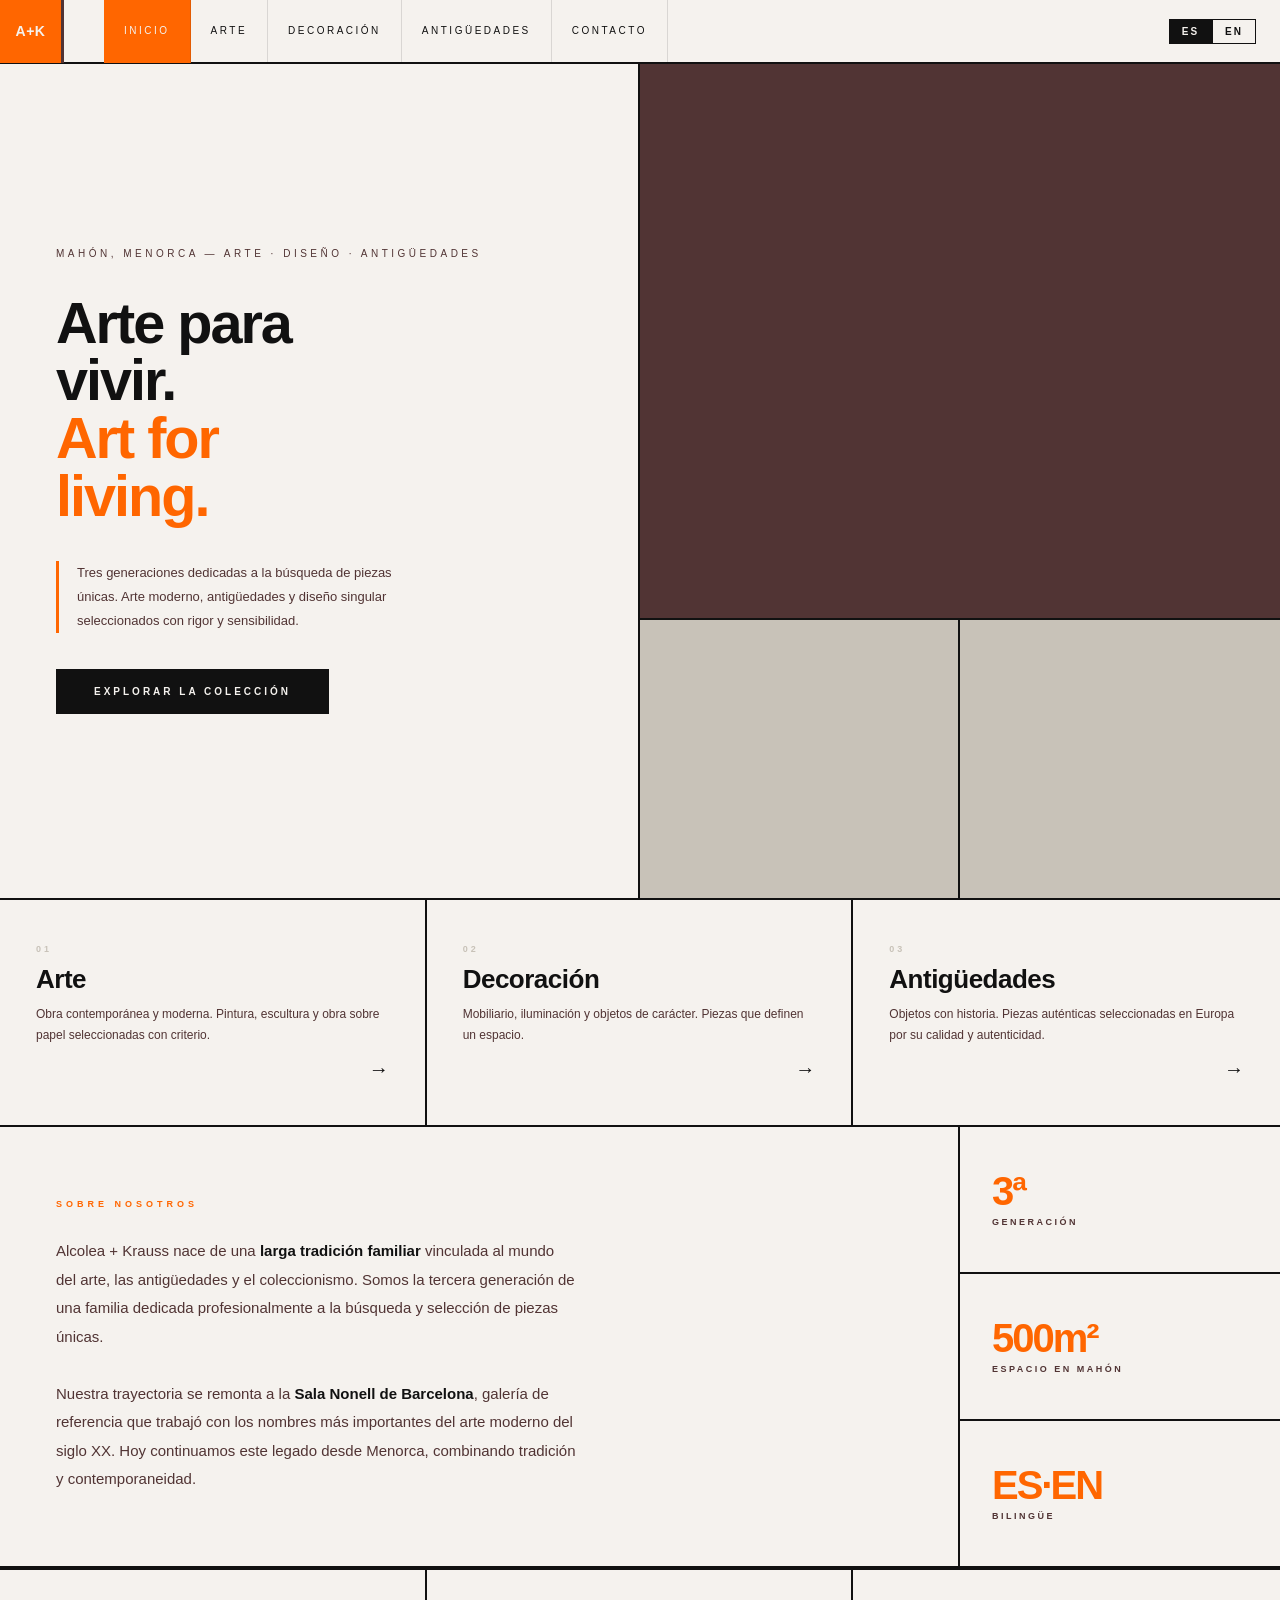
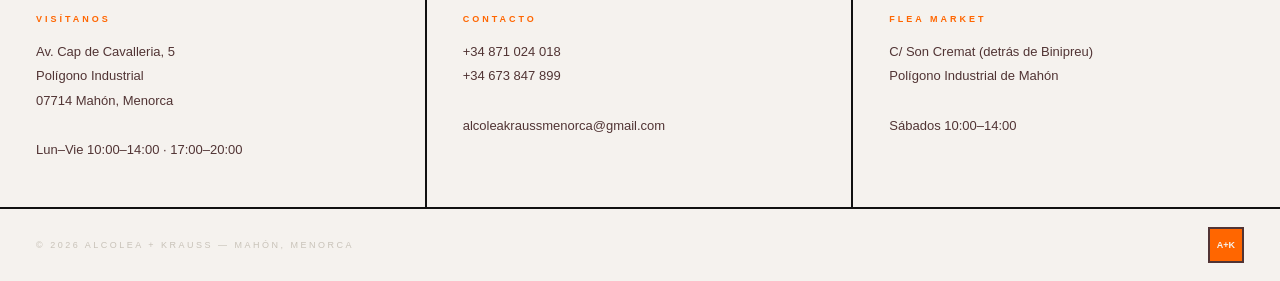
==== commit ee98452a: "Update index.html" ====
--- a/index.html
+++ b/index.html
@@ -8,15 +8,23 @@
 <link rel="stylesheet" href="/style.css">
 </head>
 <body>
-<nav><!-- PEGAR JUSTO DESPUÉS DE </nav> EN CADA PÁGINA -->
-
-<div class="nav-mobile-menu" id="mobileMenu">
+<nav>
+  <div class="nav-mobile-menu" id="mobileMenu">
   <a href="/index.html">Inicio</a>
   <a href="/arte.html">Arte</a>
   <a href="/decoracion.html">Decoración</a>
   <a href="/antiguedades.html">Antigüedades</a>
   <a href="/contacto.html">Contacto</a>
 </div>
+
+<script>
+  (function(){
+    var logo = document.querySelector('.logo');
+    var menu = document.getElementById('mobileMenu');
+    logo.addEventListener('click', function(e){
+      if(window.innerWidth > 768) return;
+      e.preventDefault();
+      menu.classList.toggle('op
 
 <script>
   (function(){
--- a/style.css
+++ b/style.css
@@ -1,31 +1,40 @@
-/* ── MENÚ MÓVIL ── */
-.nav-mobile-menu {
-  display: none;
-  position: absolute;
-  top: 64px;
-  left: 0;
-  width: 100%;
-  background: var(--white);
-  border-bottom: 2px solid var(--black);
-  z-index: 99;
-  flex-direction: column;
-}
-.nav-mobile-menu a {
-  display: block;
-  padding: 18px 24px;
-  font-size: 10px;
-  font-weight: 700;
-  letter-spacing: 2.5px;
-  text-transform: uppercase;
-  color: var(--black);
-  text-decoration: none;
-  border-bottom: 1px solid rgba(17,17,17,0.12);
-  transition: background 0.12s, color 0.12s;
-}
-.nav-mobile-menu a:hover,
-.nav-mobile-menu a.active { background: var(--orange); color: var(--white); }
-.nav-mobile-menu.open { display: flex; }
-.logo.menu-open { background: var(--black); }.art-dates { font-size: 10px; color: var(--mid); font-weight: 500; }
+*, *::before, *::after { box-sizing: border-box; margin: 0; padding: 0; }
+:root { --orange: #FF6600; --burgundy: #513434; --black: #111111; --white: #F5F2EE; --mid: #C8C2B8; --light: #E8E4DE; }
+html { scroll-behavior: smooth; }
+body { font-family: 'Helvetica Neue', Helvetica, Arial, sans-serif; background: var(--white); color: var(--black); overflow-x: hidden; }
+nav { display: flex; align-items: center; height: 64px; border-bottom: 2px solid var(--black); background: var(--white); position: sticky; top: 0; z-index: 100; }
+.logo { width: 64px; height: 64px; min-width: 64px; background: var(--orange); border-right: 3px solid var(--burgundy); display: flex; align-items: center; justify-content: center; flex-shrink: 0; text-decoration: none; }
+.logo span { font-weight: 900; font-size: 14px; color: var(--white); letter-spacing: 0.5px; }
+.nav-links { display: flex; list-style: none; margin-left: 40px; flex: 1; }
+.nav-links a { display: block; padding: 0 20px; height: 64px; line-height: 64px; font-size: 10px; font-weight: 500; letter-spacing: 2.5px; text-transform: uppercase; color: var(--black); text-decoration: none; border-right: 1px solid rgba(17,17,17,0.12); transition: background 0.12s, color 0.12s; }
+.nav-links a:hover, .nav-links a.active { background: var(--orange); color: var(--white); }
+.lang-toggle { display: flex; font-size: 10px; font-weight: 700; letter-spacing: 2px; margin-right: 24px; }
+.lang-toggle a { padding: 6px 12px; border: 1px solid var(--black); text-decoration: none; color: var(--black); transition: background 0.12s, color 0.12s; }
+.lang-toggle a.active { background: var(--black); color: var(--white); }
+.lang-toggle a:hover:not(.active) { background: var(--orange); color: var(--white); border-color: var(--orange); }
+.page-header { display: grid; grid-template-columns: 1fr 1fr; border-bottom: 2px solid var(--black); }
+.page-header-left { padding: 56px; border-right: 2px solid var(--black); }
+.page-eyebrow { font-size: 9px; letter-spacing: 4px; text-transform: uppercase; color: var(--orange); font-weight: 700; display: block; margin-bottom: 20px; }
+.page-title { font-size: clamp(40px, 5.5vw, 72px); font-weight: 900; letter-spacing: -3px; line-height: 0.9; color: var(--black); }
+.page-header-right { padding: 56px 48px; display: flex; flex-direction: column; justify-content: flex-end; }
+.page-desc { font-size: 13px; line-height: 1.85; color: var(--burgundy); max-width: 380px; border-left: 3px solid var(--orange); padding-left: 18px; }
+.filter-bar { display: flex; border-bottom: 2px solid var(--black); overflow-x: auto; }
+.filter-btn { padding: 0 20px; height: 48px; line-height: 48px; font-size: 10px; font-weight: 700; letter-spacing: 2px; text-transform: uppercase; border: none; background: none; cursor: pointer; border-right: 1px solid rgba(17,17,17,0.12); white-space: nowrap; transition: background 0.12s, color 0.12s; color: var(--black); font-family: inherit; }
+.filter-btn:hover, .filter-btn.active { background: var(--orange); color: var(--white); }
+.art-grid { display: grid; grid-template-columns: repeat(3, 1fr); }
+.art-card { border-right: 2px solid var(--black); border-bottom: 2px solid var(--black); cursor: pointer; transition: background 0.12s; display: flex; flex-direction: column; }
+.art-card:nth-child(3n) { border-right: none; }
+.art-card:hover { background: var(--light); }
+.art-img { width: 100%; aspect-ratio: 4/3; background: var(--mid); display: flex; align-items: center; justify-content: center; border-bottom: 2px solid var(--black); overflow: hidden; }
+.art-img img { width: 100%; height: 100%; object-fit: cover; object-position: center; }
+.thumb-strip { display: flex; border-top: 1px solid rgba(17,17,17,0.1); }
+.thumb { flex: 1; aspect-ratio: 1; background: var(--light); overflow: hidden; border-right: 1px solid rgba(17,17,17,0.1); }
+.thumb:last-child { border-right: none; }
+.thumb img { width: 100%; height: 100%; object-fit: cover; }
+.art-info { padding: 20px 22px 24px; flex: 1; display: flex; flex-direction: column; gap: 5px; }
+.art-cat { font-size: 9px; letter-spacing: 2px; text-transform: uppercase; color: var(--orange); font-weight: 700; }
+.art-artist { font-size: 11px; font-weight: 900; letter-spacing: 1.5px; text-transform: uppercase; color: var(--black); }
+.art-dates { font-size: 10px; color: var(--mid); font-weight: 500; }
 .art-title { font-size: 13px; font-style: italic; color: var(--burgundy); line-height: 1.4; margin-top: 2px; }
 .art-title-plain { font-size: 12px; font-weight: 900; color: var(--black); line-height: 1.25; }
 .art-technique { font-size: 11px; color: var(--burgundy); line-height: 1.5; }
@@ -128,6 +137,13 @@
 .flea-right-title { font-size: 22px; font-weight: 900; color: var(--white); line-height: 1.1; margin-bottom: 12px; }
 .flea-right-text { font-size: 13px; line-height: 1.85; color: var(--mid); }
 .flea-badge { display: inline-block; margin-top: 20px; padding: 10px 24px; background: var(--orange); color: var(--white); font-size: 10px; font-weight: 700; letter-spacing: 2px; text-transform: uppercase; }
+
+/* ── MENÚ MÓVIL ── */
+.nav-mobile-menu { display: none; position: absolute; top: 64px; left: 0; width: 100%; background: var(--white); border-bottom: 2px solid var(--black); z-index: 99; flex-direction: column; }
+.nav-mobile-menu a { display: block; padding: 18px 24px; font-size: 10px; font-weight: 700; letter-spacing: 2.5px; text-transform: uppercase; color: var(--black); text-decoration: none; border-bottom: 1px solid rgba(17,17,17,0.12); transition: background 0.12s, color 0.12s; }
+.nav-mobile-menu a:hover, .nav-mobile-menu a.active { background: var(--orange); color: var(--white); }
+.logo.menu-open { background: var(--black); }
+
 @media (max-width: 768px) {
   .page-header, .hero, .about, .contact-main, .flea-strip { grid-template-columns: 1fr; }
   .page-header-left, .hero-left, .about-text, .form-section, .flea-left { border-right: none; border-bottom: 2px solid var(--black); }
@@ -142,6 +158,7 @@
   .footer-grid { grid-template-columns: 1fr; }
   .footer-col { border-right: none; border-bottom: 2px solid var(--black); }
   .nav-links { display: none; }
+  .nav-mobile-menu.open { display: flex; }
 }
 @media (max-width: 480px) {
   .art-grid { grid-template-columns: 1fr; }
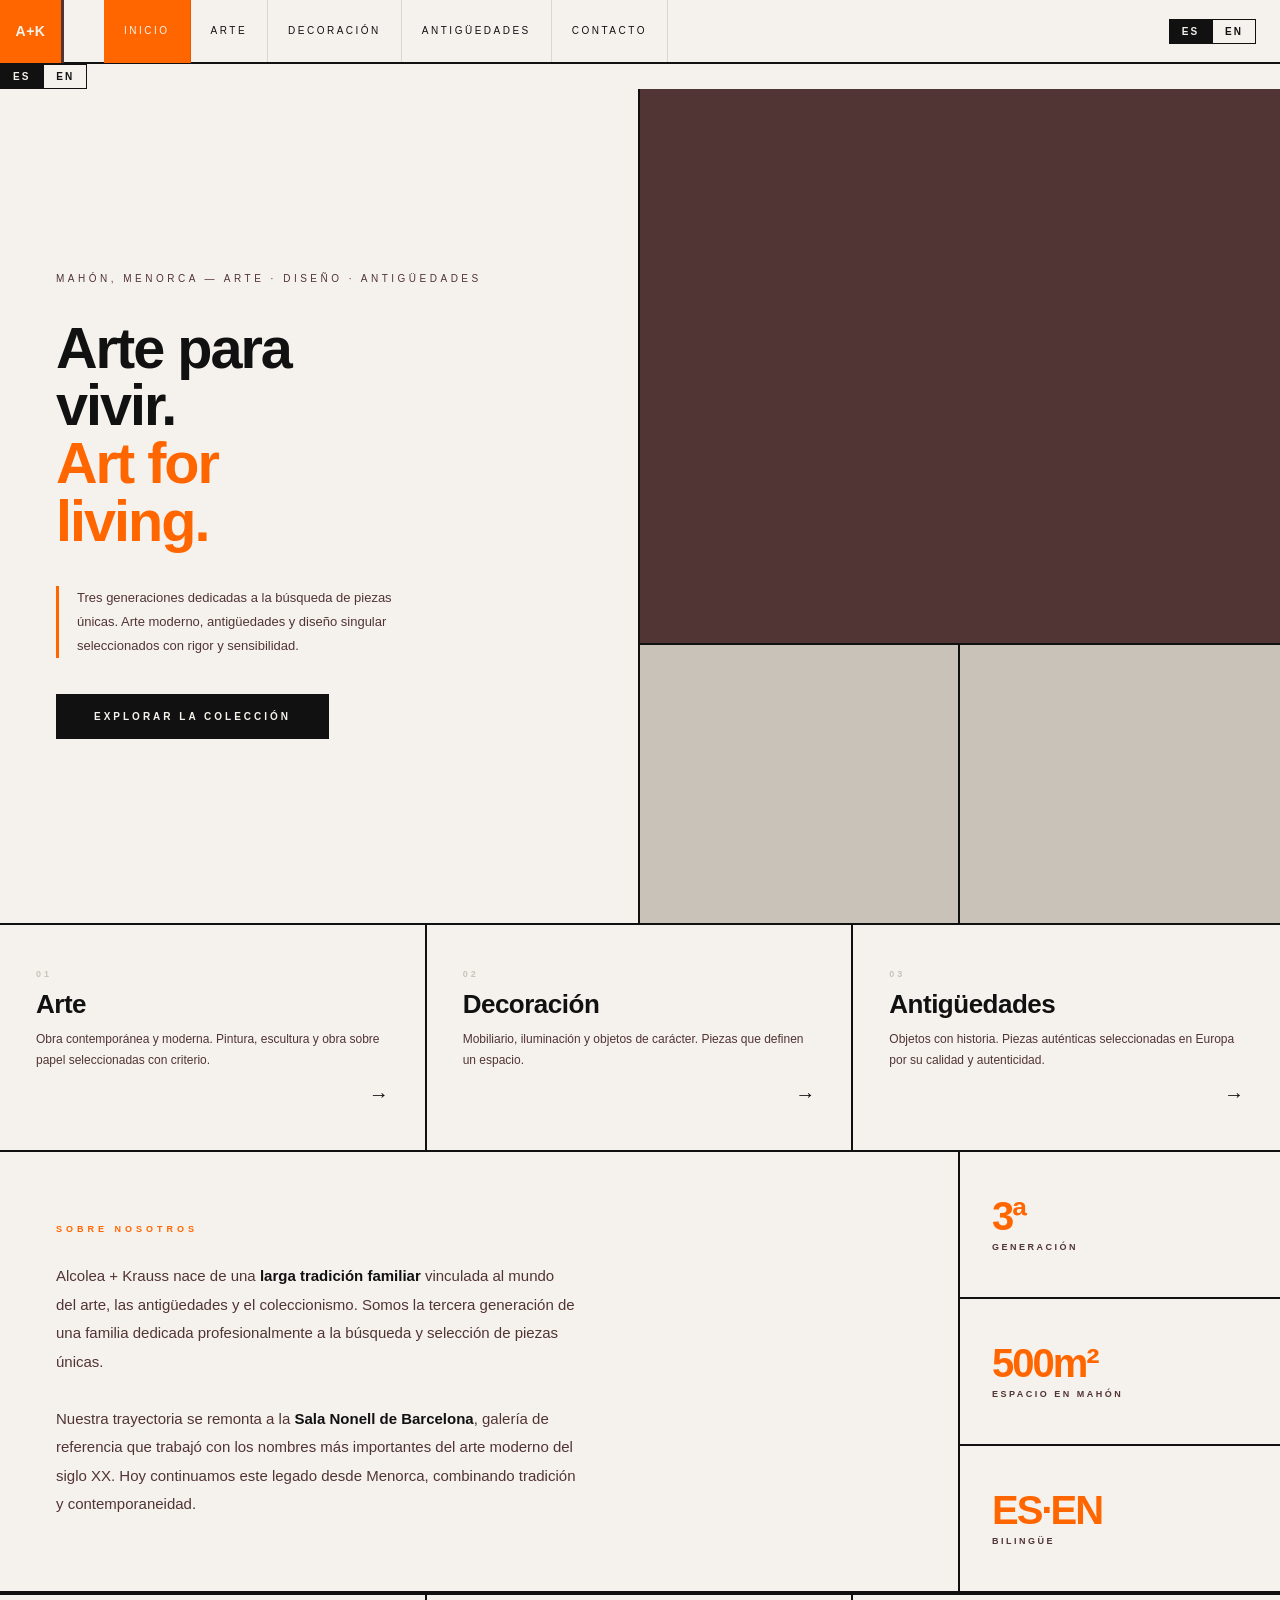
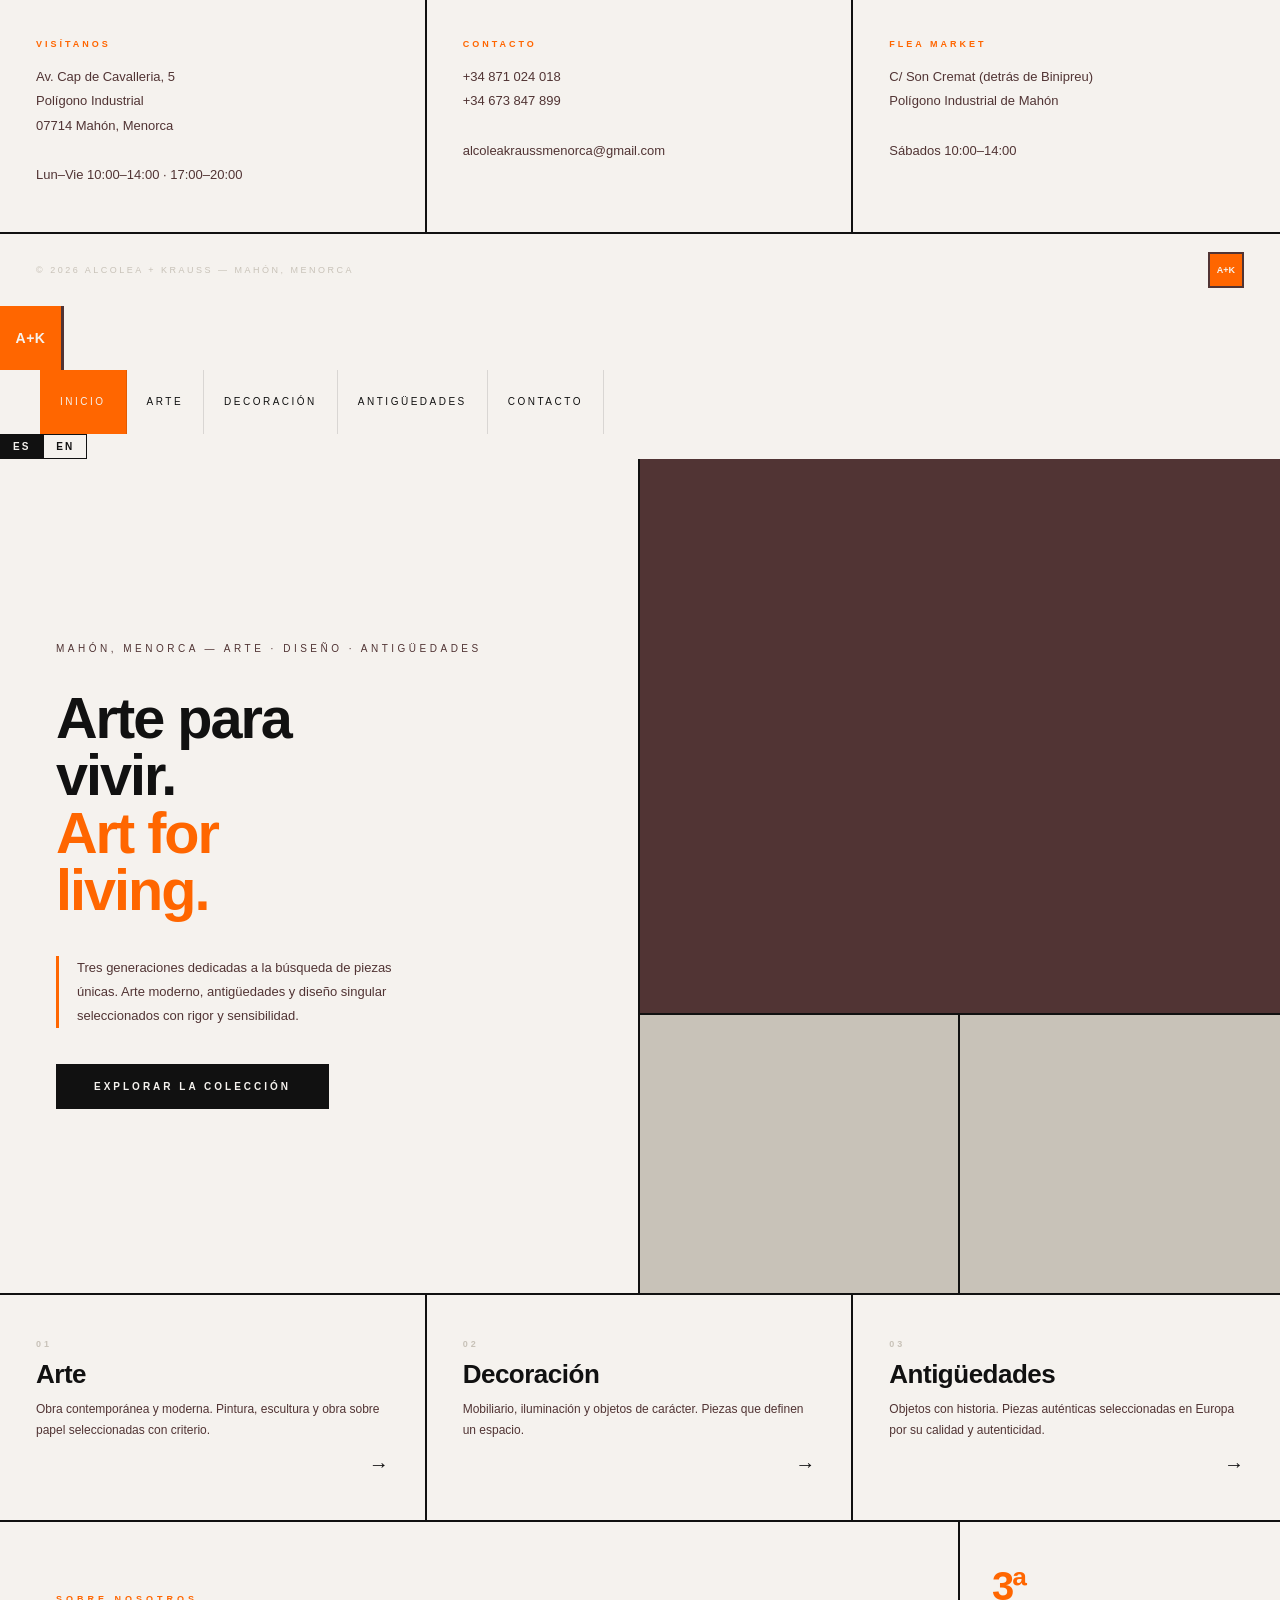
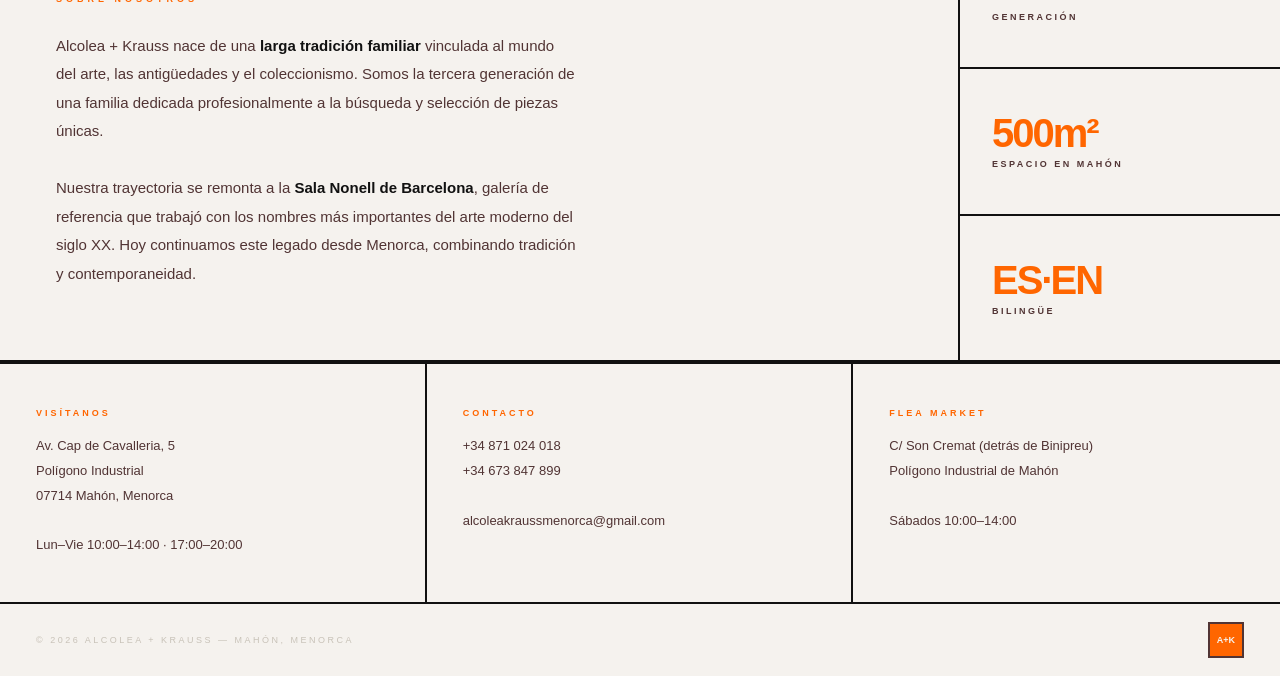
==== commit a1fd4347: "Update index.html" ====
--- a/index.html
+++ b/index.html
@@ -8,14 +8,111 @@
 <link rel="stylesheet" href="/style.css">
 </head>
 <body>
+
 <nav>
-  <div class="nav-mobile-menu" id="mobileMenu">
-  <a href="/index.html">Inicio</a>
+  <button class="nav-hamburger" id="hamburger" aria-label="Menú">
+    <span></span><span></span><span></span>
+  </button>
+  <a class="logo" href="/index.html"><span>A+K</span></a>
+  <ul class="nav-links">
+    <li><a href="/index.html" class="active">Inicio</a></li>
+    <li><a href="/arte.html">Arte</a></li>
+    <li><a href="/decoracion.html">Decoración</a></li>
+    <li><a href="/antiguedades.html">Antigüedades</a></li>
+    <li><a href="/contacto.html">Contacto</a></li>
+  </ul>
+  <div class="lang-toggle">
+    <a href="/index.html" class="active">ES</a>
+    <a href="/en/index.html">EN</a>
+  </div>
+</nav>
+
+<div class="nav-mobile-menu" id="mobileMenu">
+  <a href="/index.html" class="active">Inicio</a>
   <a href="/arte.html">Arte</a>
   <a href="/decoracion.html">Decoración</a>
   <a href="/antiguedades.html">Antigüedades</a>
   <a href="/contacto.html">Contacto</a>
 </div>
+
+<script>
+  var hamburger = document.getElementById('hamburger');
+  var mobileMenu = document.getElementById('mobileMenu');
+  hamburger.addEventListener('click', function(){
+    mobileMenu.classList.toggle('open');
+    hamburger.classList.toggle('open');
+  });
+  window.addEventListener('scroll', function(){
+    mobileMenu.classList.remove('open');
+    hamburger.classList.remove('open');
+  }, {passive: true});
+</script>
+
+<div class="lang-toggle">
+    <a href="/index.html" class="active">ES</a>
+    <a href="/en/index.html">EN</a>
+  </div>
+</nav>
+
+<section class="hero">
+  <div class="hero-left">
+    <span class="hero-eyebrow">Mahón, Menorca — Arte · Diseño · Antigüedades</span>
+    <h1 class="hero-tagline">Arte para<br>vivir.<br><span class="accent">Art for<br>living.</span></h1>
+    <p class="hero-subtitle">Tres generaciones dedicadas a la búsqueda de piezas únicas. Arte moderno, antigüedades y diseño singular seleccionados con rigor y sensibilidad.</p>
+    <a class="hero-cta" href="/arte.html">Explorar la colección</a>
+  </div>
+  <div class="hero-right">
+    <div class="hero-img-main"></div>
+    <div class="hero-img-row">
+      <div class="img-cell"></div>
+      <div class="img-cell"></div>
+    </div>
+  </div>
+</section>
+
+<section class="categories">
+  <a class="cat-item" href="/arte.html">
+    <span class="cat-num">01</span><span class="cat-title">Arte</span>
+    <p class="cat-desc">Obra contemporánea y moderna. Pintura, escultura y obra sobre papel seleccionadas con criterio.</p>
+    <span class="cat-arrow">→</span>
+  </a>
+  <a class="cat-item" href="/decoracion.html">
+    <span class="cat-num">02</span><span class="cat-title">Decoración</span>
+    <p class="cat-desc">Mobiliario, iluminación y objetos de carácter. Piezas que definen un espacio.</p>
+    <span class="cat-arrow">→</span>
+  </a>
+  <a class="cat-item" href="/antiguedades.html">
+    <span class="cat-num">03</span><span class="cat-title">Antigüedades</span>
+    <p class="cat-desc">Objetos con historia. Piezas auténticas seleccionadas en Europa por su calidad y autenticidad.</p>
+    <span class="cat-arrow">→</span>
+  </a>
+</section>
+
+<section class="about">
+  <div class="about-text">
+    <span class="about-label">Sobre nosotros</span>
+    <p class="about-body">Alcolea + Krauss nace de una <strong>larga tradición familiar</strong> vinculada al mundo del arte, las antigüedades y el coleccionismo. Somos la tercera generación de una familia dedicada profesionalmente a la búsqueda y selección de piezas únicas.<br><br>Nuestra trayectoria se remonta a la <strong>Sala Nonell de Barcelona</strong>, galería de referencia que trabajó con los nombres más importantes del arte moderno del siglo XX. Hoy continuamos este legado desde Menorca, combinando tradición y contemporaneidad.</p>
+  </div>
+  <div class="about-side">
+    <div class="about-stat"><span class="stat-num">3ª</span><span class="stat-label">Generación</span></div>
+    <div class="about-stat"><span class="stat-num">500m²</span><span class="stat-label">Espacio en Mahón</span></div>
+    <div class="about-stat"><span class="stat-num">ES·EN</span><span class="stat-label">Bilingüe</span></div>
+  </div>
+</section>
+
+<footer>
+  <div class="footer-grid">
+    <div class="footer-col"><span class="footer-label">Visítanos</span><p class="footer-text">Av. Cap de Cavalleria, 5<br>Polígono Industrial<br>07714 Mahón, Menorca<br><br>Lun–Vie 10:00–14:00 · 17:00–20:00</p></div>
+    <div class="footer-col"><span class="footer-label">Contacto</span><p class="footer-text">+34 871 024 018<br>+34 673 847 899<br><br>alcoleakraussmenorca@gmail.com</p></div>
+    <div class="footer-col"><span class="footer-label">Flea Market</span><p class="footer-text">C/ Son Cremat (detrás de Binipreu)<br>Polígono Industrial de Mahón<br><br>Sábados 10:00–14:00</p></div>
+  </div>
+  <div class="footer-bottom">
+    <span class="footer-bottom-text">© 2026 Alcolea + Krauss — Mahón, Menorca</span>
+    <a href="/index.html" class="footer-logo"><span>A+K</span></a>
+  </div>
+</footer>
+</body>
+</html></script>
 
 <script>
   (function(){
--- a/style.css
+++ b/style.css
@@ -163,3 +163,14 @@
 @media (max-width: 480px) {
   .art-grid { grid-template-columns: 1fr; }
 }
+
+/* ── BOTÓN HAMBURGUESA ── */
+.nav-hamburger { display: none; width: 48px; height: 64px; align-items: center; justify-content: center; cursor: pointer; background: none; border: none; border-left: 1px solid rgba(17,17,17,0.12); flex-shrink: 0; margin-left: auto; }
+.nav-hamburger span { display: block; width: 20px; height: 2px; background: var(--black); margin: 4px 0; transition: all 0.2s; }
+.nav-hamburger.open span:nth-child(1) { transform: translateY(6px) rotate(45deg); }
+.nav-hamburger.open span:nth-child(2) { opacity: 0; }
+.nav-hamburger.open span:nth-child(3) { transform: translateY(-6px) rotate(-45deg); }
+@media (max-width: 768px) {
+  .nav-hamburger { display: flex; }
+  .lang-toggle { margin-right: 0; margin-left: 16px; }
+}
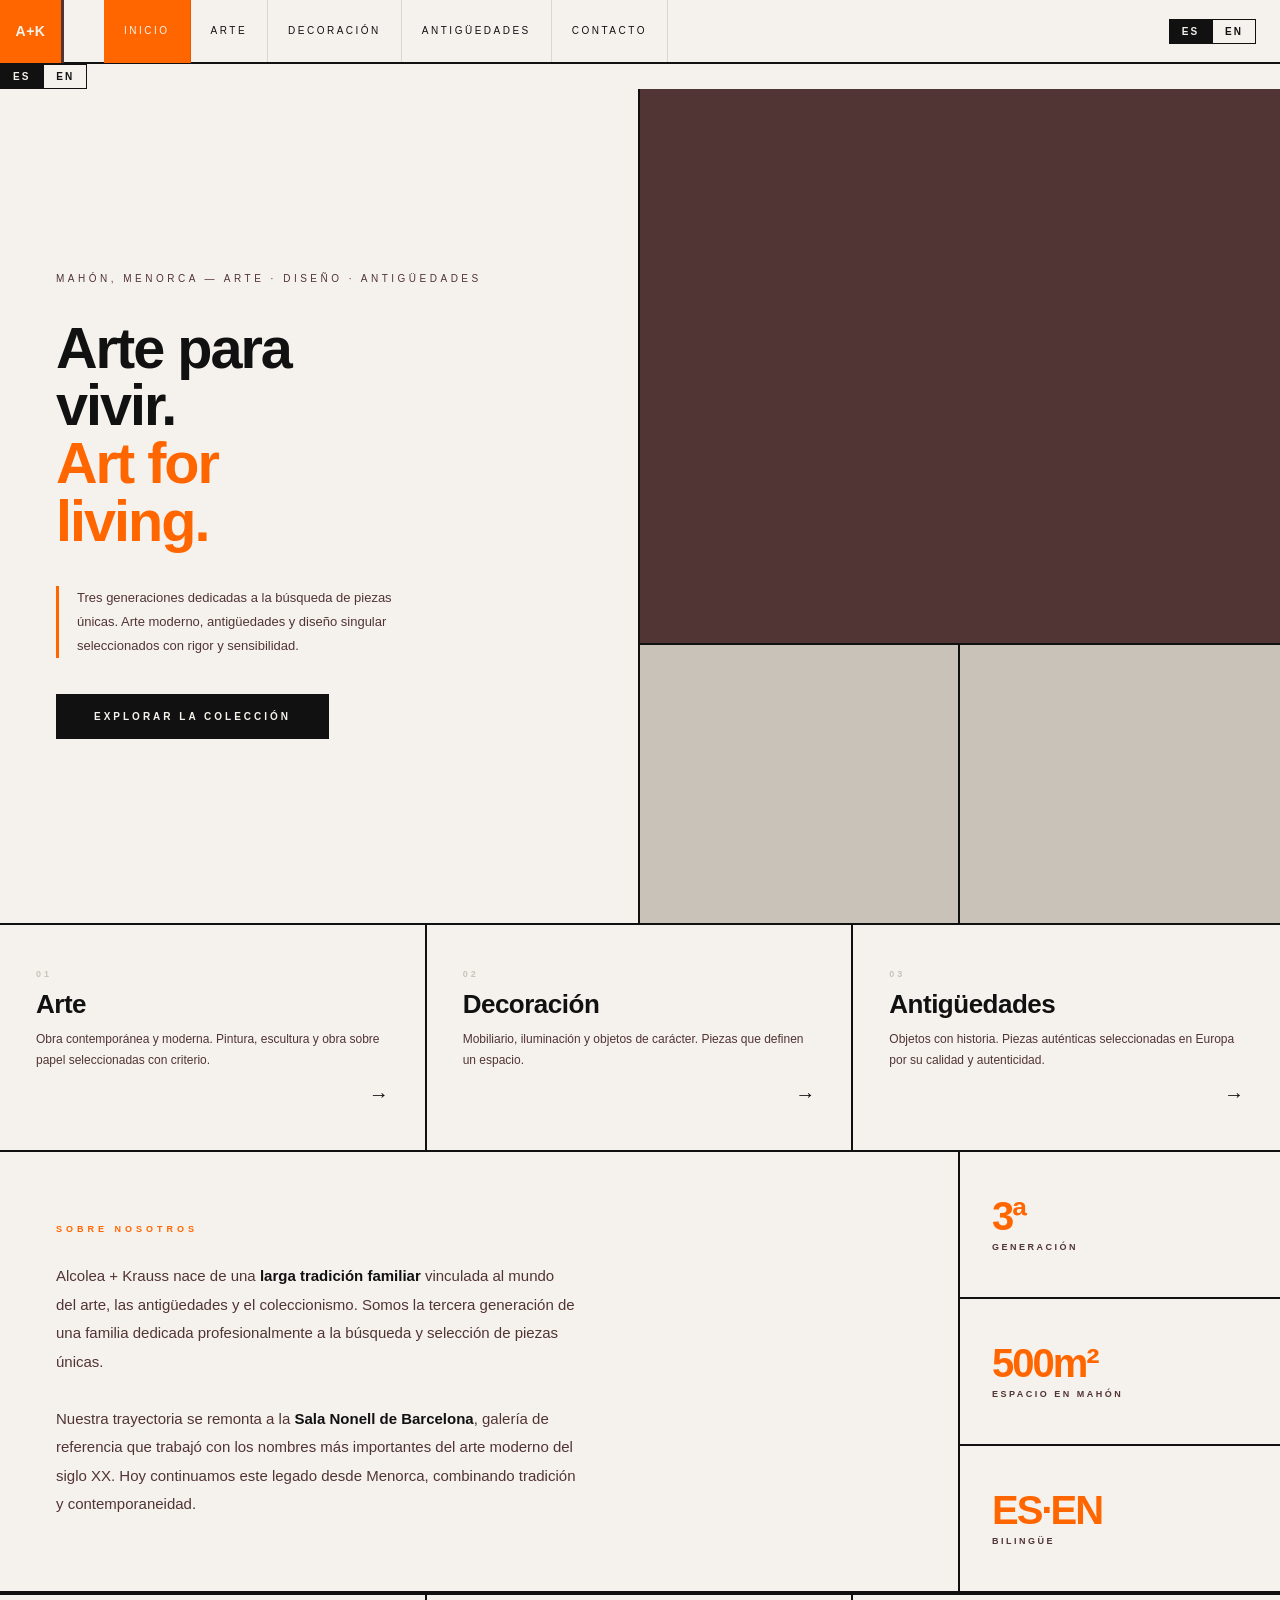
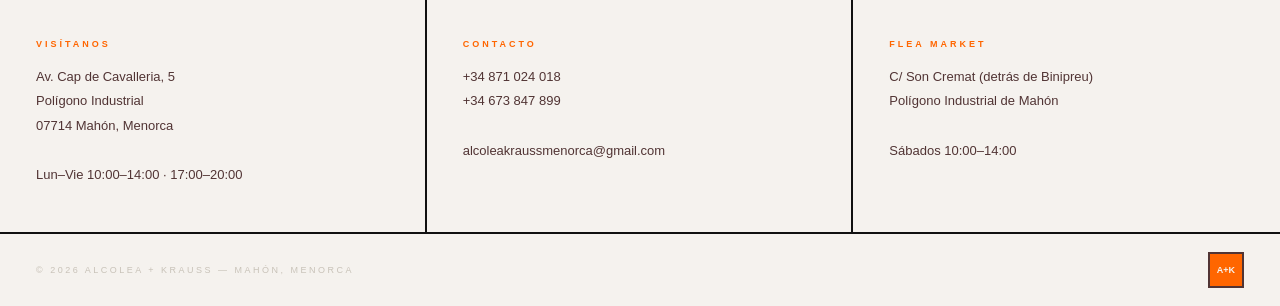
==== commit 6f052c27: "Update index.html" ====
--- a/index.html
+++ b/index.html
@@ -112,110 +112,4 @@
   </div>
 </footer>
 </body>
-</html></script>
-
-<script>
-  (function(){
-    var logo = document.querySelector('.logo');
-    var menu = document.getElementById('mobileMenu');
-    logo.addEventListener('click', function(e){
-      if(window.innerWidth > 768) return;
-      e.preventDefault();
-      menu.classList.toggle('op
-
-<script>
-  (function(){
-    var logo = document.querySelector('.logo');
-    var menu = document.getElementById('mobileMenu');
-    // Marcar enlace activo
-    var links = menu.querySelectorAll('a');
-    links.forEach(function(a){
-      if(a.href === window.location.href) a.classList.add('active');
-    });
-    // Toggle al clicar logo
-    logo.addEventListener('click', function(e){
-      if(window.innerWidth > 768) return;
-      e.preventDefault();
-      menu.classList.toggle('open');
-      logo.classList.toggle('menu-open');
-    });
-    // Cerrar al hacer scroll
-    window.addEventListener('scroll', function(){
-      menu.classList.remove('open');
-      logo.classList.remove('menu-open');
-    }, {passive: true});
-  })();
-</script>
-  <a class="logo" href="/index.html"><span>A+K</span></a>
-  <ul class="nav-links">
-    <li><a href="/index.html" class="active">Inicio</a></li>
-    <li><a href="/arte.html">Arte</a></li>
-    <li><a href="/decoracion.html">Decoración</a></li>
-    <li><a href="/antiguedades.html">Antigüedades</a></li>
-    <li><a href="/contacto.html">Contacto</a></li>
-  </ul>
-  <div class="lang-toggle">
-    <a href="/index.html" class="active">ES</a>
-    <a href="/en/index.html">EN</a>
-  </div>
-</nav>
-
-<section class="hero">
-  <div class="hero-left">
-    <span class="hero-eyebrow">Mahón, Menorca — Arte · Diseño · Antigüedades</span>
-    <h1 class="hero-tagline">Arte para<br>vivir.<br><span class="accent">Art for<br>living.</span></h1>
-    <p class="hero-subtitle">Tres generaciones dedicadas a la búsqueda de piezas únicas. Arte moderno, antigüedades y diseño singular seleccionados con rigor y sensibilidad.</p>
-    <a class="hero-cta" href="/arte.html">Explorar la colección</a>
-  </div>
-  <div class="hero-right">
-    <div class="hero-img-main"></div>
-    <div class="hero-img-row">
-      <div class="img-cell"></div>
-      <div class="img-cell"></div>
-    </div>
-  </div>
-</section>
-
-<section class="categories">
-  <a class="cat-item" href="/arte.html">
-    <span class="cat-num">01</span><span class="cat-title">Arte</span>
-    <p class="cat-desc">Obra contemporánea y moderna. Pintura, escultura y obra sobre papel seleccionadas con criterio.</p>
-    <span class="cat-arrow">→</span>
-  </a>
-  <a class="cat-item" href="/decoracion.html">
-    <span class="cat-num">02</span><span class="cat-title">Decoración</span>
-    <p class="cat-desc">Mobiliario, iluminación y objetos de carácter. Piezas que definen un espacio.</p>
-    <span class="cat-arrow">→</span>
-  </a>
-  <a class="cat-item" href="/antiguedades.html">
-    <span class="cat-num">03</span><span class="cat-title">Antigüedades</span>
-    <p class="cat-desc">Objetos con historia. Piezas auténticas seleccionadas en Europa por su calidad y autenticidad.</p>
-    <span class="cat-arrow">→</span>
-  </a>
-</section>
-
-<section class="about">
-  <div class="about-text">
-    <span class="about-label">Sobre nosotros</span>
-    <p class="about-body">Alcolea + Krauss nace de una <strong>larga tradición familiar</strong> vinculada al mundo del arte, las antigüedades y el coleccionismo. Somos la tercera generación de una familia dedicada profesionalmente a la búsqueda y selección de piezas únicas.<br><br>Nuestra trayectoria se remonta a la <strong>Sala Nonell de Barcelona</strong>, galería de referencia que trabajó con los nombres más importantes del arte moderno del siglo XX. Hoy continuamos este legado desde Menorca, combinando tradición y contemporaneidad.</p>
-  </div>
-  <div class="about-side">
-    <div class="about-stat"><span class="stat-num">3ª</span><span class="stat-label">Generación</span></div>
-    <div class="about-stat"><span class="stat-num">500m²</span><span class="stat-label">Espacio en Mahón</span></div>
-    <div class="about-stat"><span class="stat-num">ES·EN</span><span class="stat-label">Bilingüe</span></div>
-  </div>
-</section>
-
-<footer>
-  <div class="footer-grid">
-    <div class="footer-col"><span class="footer-label">Visítanos</span><p class="footer-text">Av. Cap de Cavalleria, 5<br>Polígono Industrial<br>07714 Mahón, Menorca<br><br>Lun–Vie 10:00–14:00 · 17:00–20:00</p></div>
-    <div class="footer-col"><span class="footer-label">Contacto</span><p class="footer-text">+34 871 024 018<br>+34 673 847 899<br><br>alcoleakraussmenorca@gmail.com</p></div>
-    <div class="footer-col"><span class="footer-label">Flea Market</span><p class="footer-text">C/ Son Cremat (detrás de Binipreu)<br>Polígono Industrial de Mahón<br><br>Sábados 10:00–14:00</p></div>
-  </div>
-  <div class="footer-bottom">
-    <span class="footer-bottom-text">© 2026 Alcolea + Krauss — Mahón, Menorca</span>
-    <a href="/index.html" class="footer-logo"><span>A+K</span></a>
-  </div>
-</footer>
-</body>
 </html>
